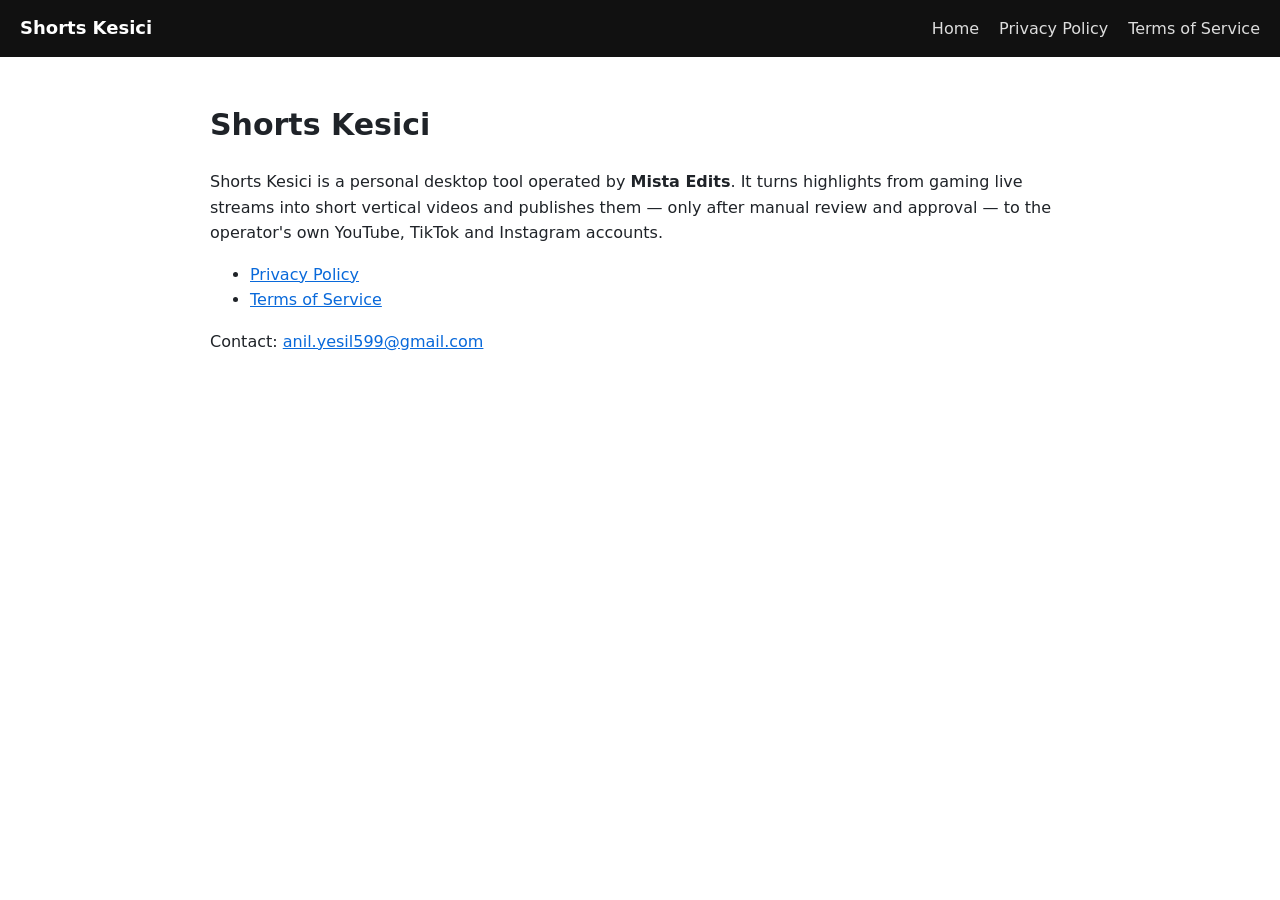
==== index.html @ d6b377bf "Add privacy policy, terms of service and home page" ====
<!doctype html><html lang="en"><head><meta charset="utf-8">
<meta name="viewport" content="width=device-width, initial-scale=1"><title>Home — Shorts Kesici</title>
<style>body{font:16px/1.6 system-ui,Segoe UI,Arial,sans-serif;margin:0;color:#1f2328;background:#fff}
header{background:#111;color:#fff;padding:14px 20px;display:flex;gap:20px;align-items:center;flex-wrap:wrap}
header b{font-size:18px;margin-right:auto}header a{color:#ddd;text-decoration:none}header a:hover{color:#fff}
main{max-width:860px;margin:0 auto;padding:24px 20px 60px}h1{font-size:30px}h2{font-size:20px;margin-top:28px}
table{border-collapse:collapse;width:100%;margin:10px 0}td,th{border:1px solid #d0d7de;padding:8px;text-align:left;vertical-align:top}
th{background:#f6f8fa}a{color:#0969da}hr{border:0;border-top:1px solid #d0d7de;margin:30px 0}</style></head>
<body><header><b>Shorts Kesici</b><a href="./">Home</a><a href="privacy-policy.html">Privacy Policy</a>
<a href="terms-of-service.html">Terms of Service</a></header><main><h1>Shorts Kesici</h1>
<p>Shorts Kesici is a personal desktop tool operated by <strong>Mista Edits</strong>. It turns highlights from gaming
live streams into short vertical videos and publishes them — only after manual review and approval — to the operator's
own YouTube, TikTok and Instagram accounts.</p>
<ul><li><a href="privacy-policy.html">Privacy Policy</a></li><li><a href="terms-of-service.html">Terms of Service</a></li></ul>
<p>Contact: <a href="mailto:anil.yesil599@gmail.com">anil.yesil599@gmail.com</a></p></main></body></html>
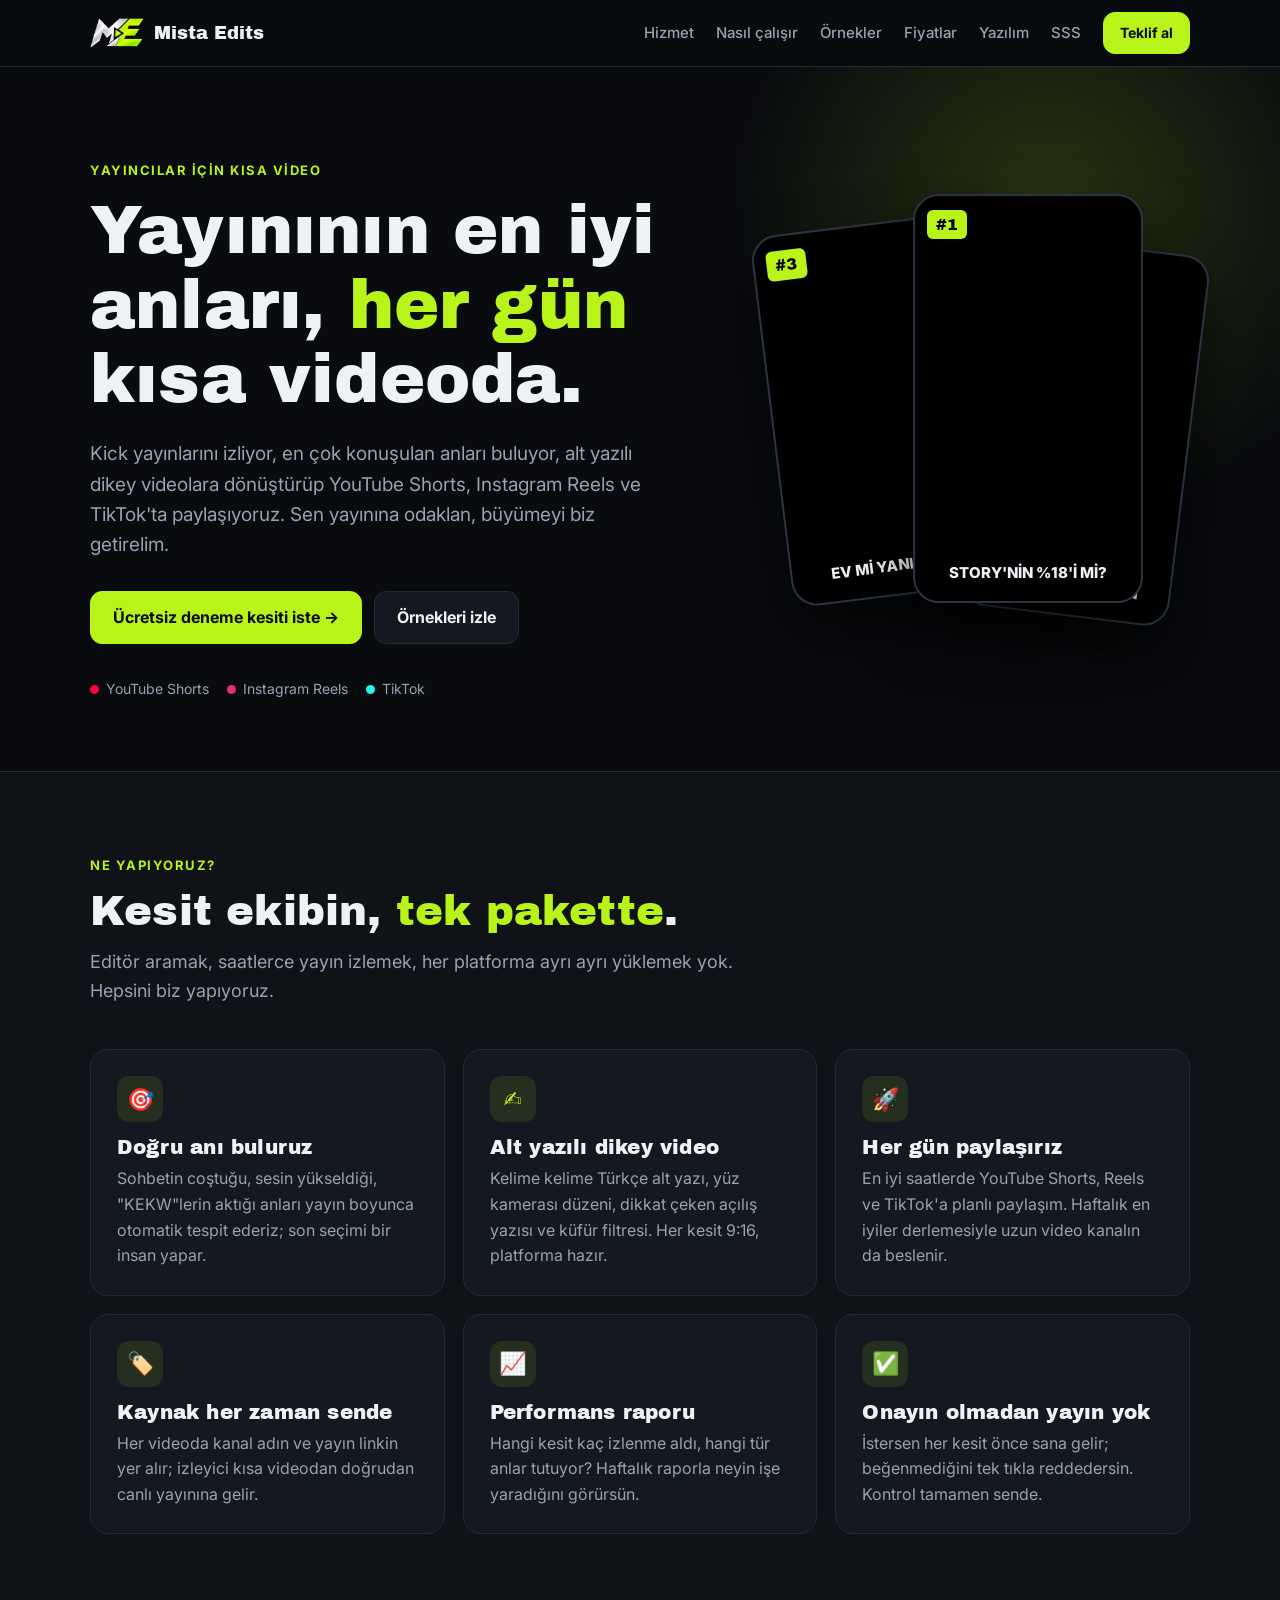
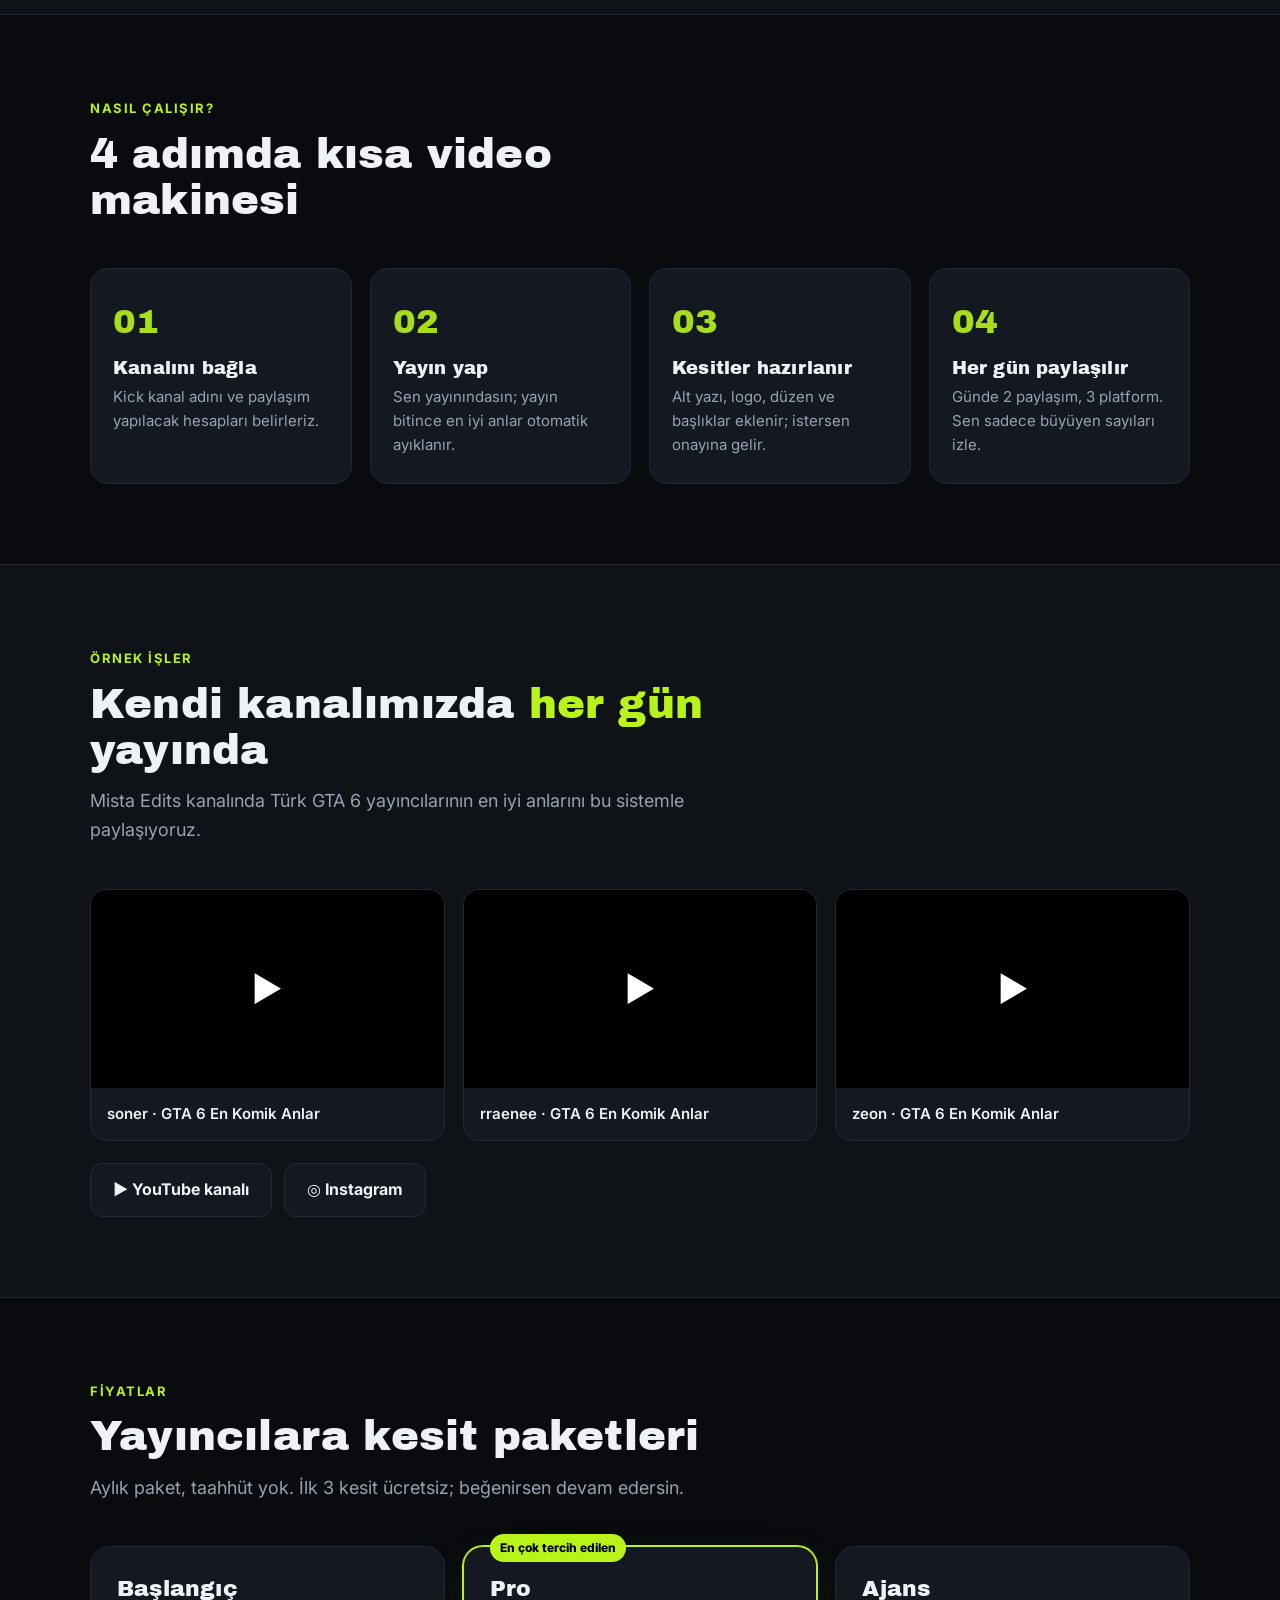
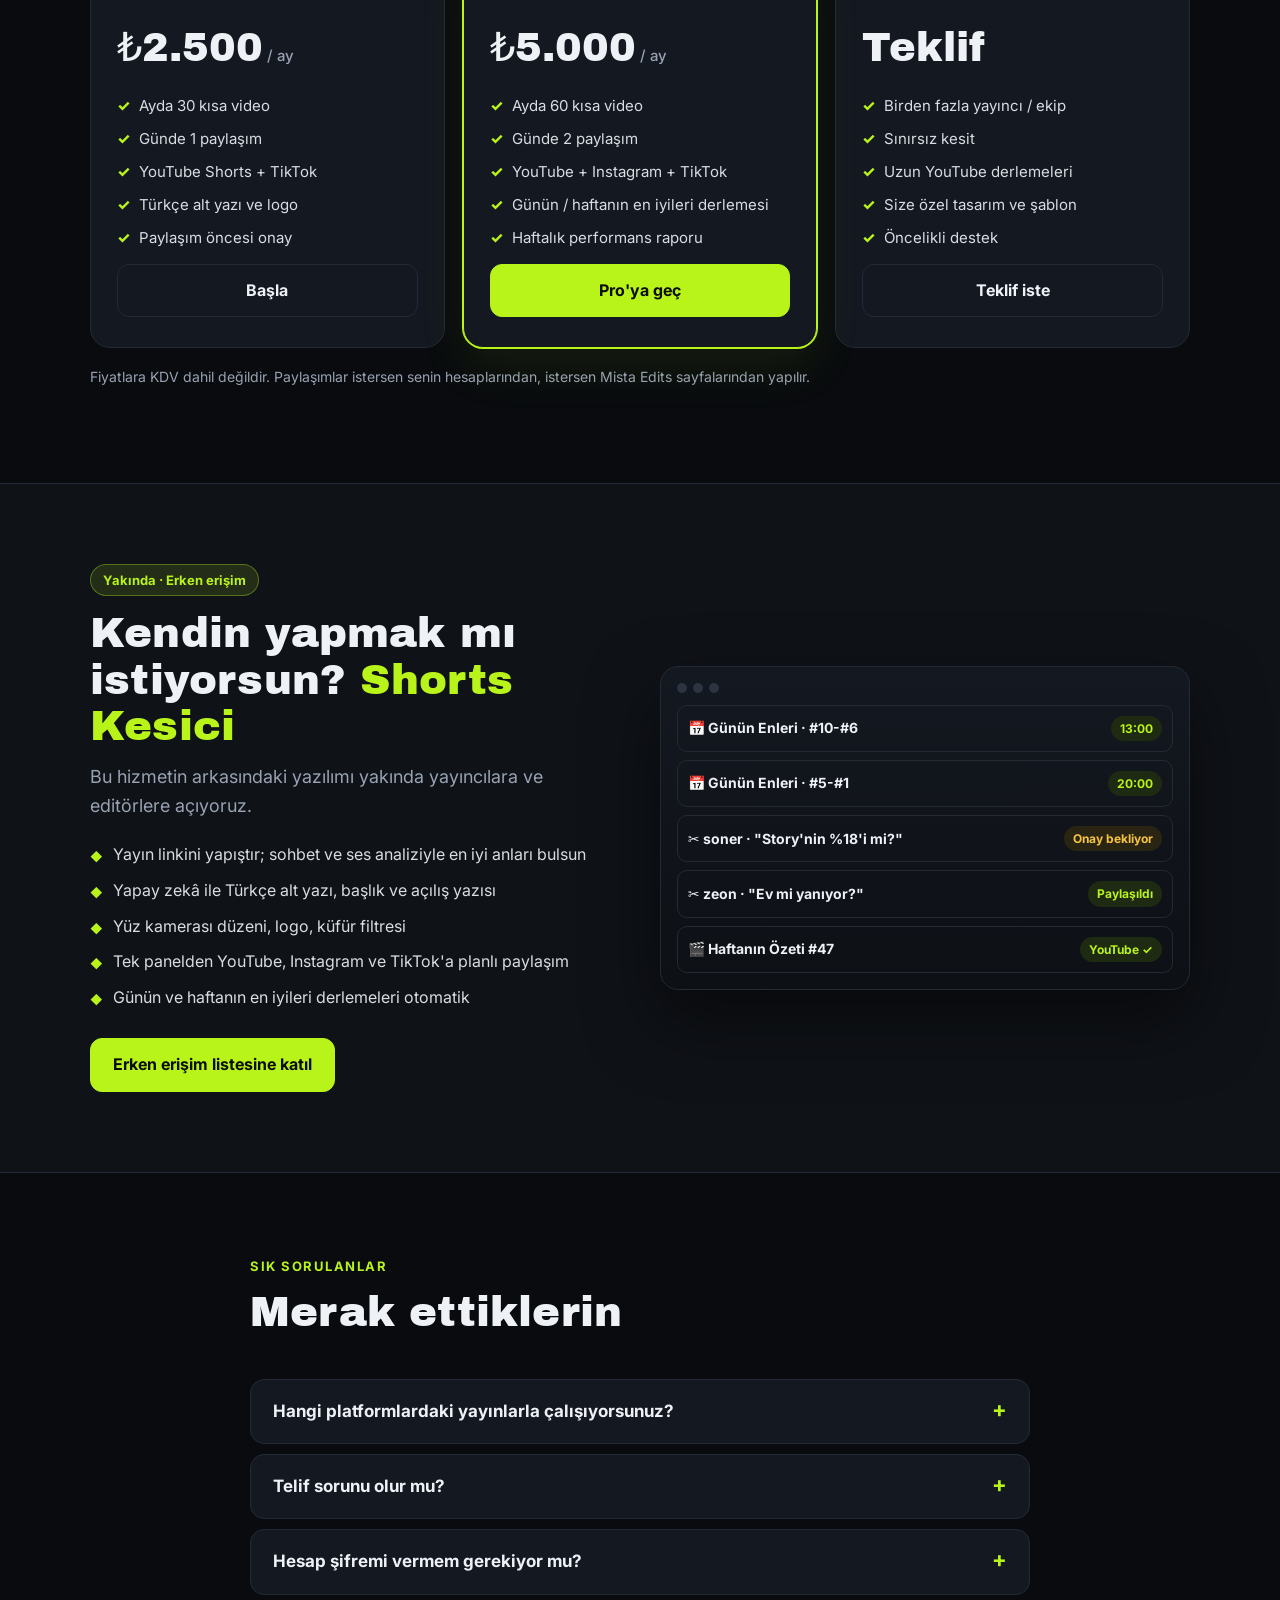
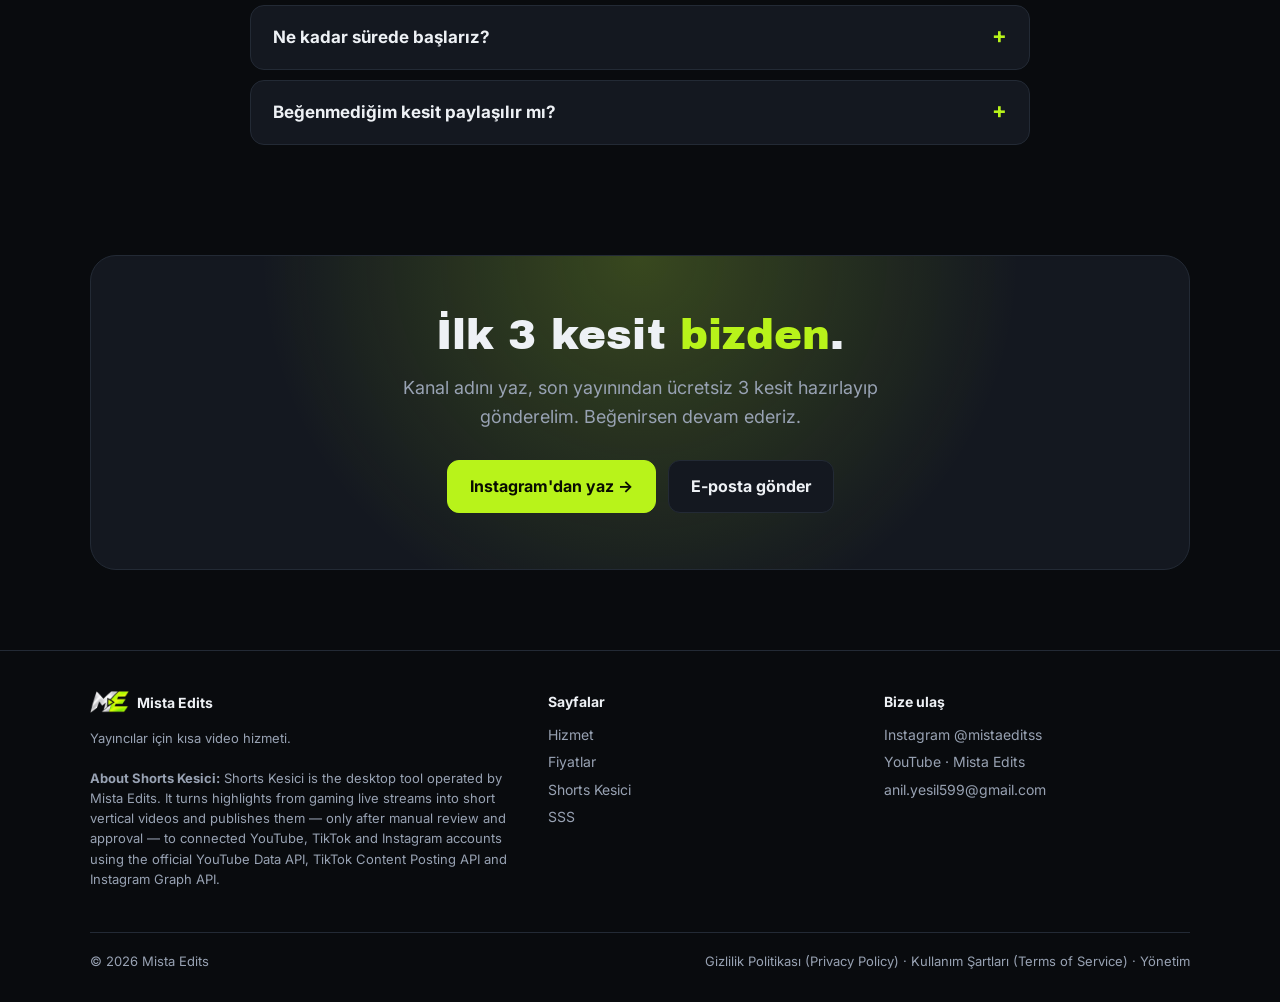
==== commit 6e589d09: "Mista Edits tanıtım sitesi" ====
--- a/index.html
+++ b/index.html
@@ -1,15 +1,260 @@
-<!doctype html><html lang="en"><head><meta charset="utf-8">
-<meta name="viewport" content="width=device-width, initial-scale=1"><title>Home — Shorts Kesici</title>
-<style>body{font:16px/1.6 system-ui,Segoe UI,Arial,sans-serif;margin:0;color:#1f2328;background:#fff}
-header{background:#111;color:#fff;padding:14px 20px;display:flex;gap:20px;align-items:center;flex-wrap:wrap}
-header b{font-size:18px;margin-right:auto}header a{color:#ddd;text-decoration:none}header a:hover{color:#fff}
-main{max-width:860px;margin:0 auto;padding:24px 20px 60px}h1{font-size:30px}h2{font-size:20px;margin-top:28px}
-table{border-collapse:collapse;width:100%;margin:10px 0}td,th{border:1px solid #d0d7de;padding:8px;text-align:left;vertical-align:top}
-th{background:#f6f8fa}a{color:#0969da}hr{border:0;border-top:1px solid #d0d7de;margin:30px 0}</style></head>
-<body><header><b>Shorts Kesici</b><a href="./">Home</a><a href="privacy-policy.html">Privacy Policy</a>
-<a href="terms-of-service.html">Terms of Service</a></header><main><h1>Shorts Kesici</h1>
-<p>Shorts Kesici is a personal desktop tool operated by <strong>Mista Edits</strong>. It turns highlights from gaming
-live streams into short vertical videos and publishes them — only after manual review and approval — to the operator's
-own YouTube, TikTok and Instagram accounts.</p>
-<ul><li><a href="privacy-policy.html">Privacy Policy</a></li><li><a href="terms-of-service.html">Terms of Service</a></li></ul>
-<p>Contact: <a href="mailto:anil.yesil599@gmail.com">anil.yesil599@gmail.com</a></p></main></body></html>+<!doctype html>
+<html lang="tr">
+<head>
+<meta charset="utf-8">
+<meta name="viewport" content="width=device-width, initial-scale=1">
+<title>Mista Edits — Yayıncılar için Shorts, Reels ve TikTok kesitleri</title>
+<meta name="description" content="Kick yayınlarının en iyi anlarını dikey videolara dönüştürüp YouTube Shorts, Instagram Reels ve TikTok'ta paylaşıyoruz. Yayıncılara kesit hizmeti ve Shorts Kesici yazılımı.">
+<meta property="og:title" content="Mista Edits — Yayınının en iyi anları, her gün kısa videoda">
+<meta property="og:description" content="Yayıncılara kesit hizmeti: alt yazılı dikey videolar, günde 2 paylaşım, 3 platform.">
+<meta property="og:image" content="logo.png">
+<link rel="icon" href="favicon.png">
+<link rel="preconnect" href="https://fonts.googleapis.com"><link rel="preconnect" href="https://fonts.gstatic.com" crossorigin>
+<link href="https://fonts.googleapis.com/css2?family=Archivo+Black&family=Inter:wght@400;500;600;700&display=swap" rel="stylesheet">
+<style>
+:root{--bg:#090b0e;--bg2:#0f1217;--card:#141820;--line:#232a35;--txt:#eef1f5;--mut:#98a2b3;--lime:#b8f31a;--lime2:#7fdc0a;--silver:#d9dde3}
+*{box-sizing:border-box}
+html{scroll-behavior:smooth}
+body{margin:0;background:var(--bg);color:var(--txt);font:16px/1.6 Inter,system-ui,Segoe UI,Arial,sans-serif;overflow-x:hidden}
+a{color:inherit}
+.wrap{max-width:1140px;margin:0 auto;padding:0 20px}
+h1,h2,h3{font-family:"Archivo Black",Inter,sans-serif;font-weight:400;letter-spacing:.2px;line-height:1.1;margin:0}
+h2{font-size:clamp(28px,4vw,42px)}
+.lime{color:var(--lime)}
+.eyebrow{display:inline-block;font-size:13px;font-weight:700;letter-spacing:1.5px;text-transform:uppercase;color:var(--lime);margin-bottom:12px}
+.mut{color:var(--mut)}
+.btn{display:inline-flex;align-items:center;gap:8px;padding:13px 22px;border-radius:12px;font-weight:700;text-decoration:none;border:1px solid var(--line);background:var(--card);transition:.15s}
+.btn:hover{transform:translateY(-1px);border-color:#3a4555}
+.btn.pri{background:var(--lime);border-color:var(--lime);color:#0a0d02}
+.btn.pri:hover{background:#c9ff3a}
+/* nav */
+nav{position:sticky;top:0;z-index:20;background:rgba(9,11,14,.82);backdrop-filter:blur(12px);border-bottom:1px solid var(--line)}
+nav .wrap{display:flex;align-items:center;gap:22px;height:66px}
+nav .brand{display:flex;align-items:center;gap:10px;text-decoration:none;font-family:"Archivo Black";font-size:18px;margin-right:auto}
+nav .brand img{height:30px}
+nav .links{display:flex;gap:22px;font-size:15px;font-weight:500}
+nav .links a{text-decoration:none;color:var(--mut)}nav .links a:hover{color:var(--txt)}
+nav .btn{padding:9px 16px;font-size:14px}
+@media(max-width:860px){nav .links{display:none}}
+/* hero */
+.hero{position:relative;padding:90px 0 70px;overflow:hidden}
+.hero:before{content:"";position:absolute;inset:-30% -10% auto auto;width:720px;height:720px;background:radial-gradient(circle,rgba(184,243,26,.18),transparent 62%);pointer-events:none}
+.hero .wrap{display:grid;grid-template-columns:1.15fr .85fr;gap:50px;align-items:center}
+.hero h1{font-size:clamp(38px,6vw,68px)}
+.hero p.lead{font-size:19px;color:var(--mut);max-width:560px;margin:22px 0 30px}
+.hero .ctas{display:flex;gap:12px;flex-wrap:wrap}
+.hero .plats{display:flex;gap:18px;margin-top:34px;color:var(--mut);font-size:14px;flex-wrap:wrap}
+.hero .plats span{display:flex;align-items:center;gap:7px}
+.dot{width:9px;height:9px;border-radius:50%;display:inline-block}
+.phones{position:relative;height:470px}
+.phone{position:absolute;width:210px;aspect-ratio:9/16;border-radius:26px;border:2px solid #2c3442;background:#000 center/cover;box-shadow:0 30px 60px rgba(0,0,0,.6);overflow:hidden}
+.phone:after{content:"";position:absolute;inset:0;background:linear-gradient(180deg,transparent 55%,rgba(0,0,0,.75))}
+.phone .cap{position:absolute;left:12px;right:12px;bottom:16px;z-index:2;font-weight:800;font-size:15px;text-transform:uppercase;text-align:center;text-shadow:0 2px 6px #000}
+.phone .num{position:absolute;left:12px;top:14px;z-index:2;background:var(--lime);color:#000;font-family:"Archivo Black";padding:2px 9px;border-radius:6px}
+.phone.a{left:6%;top:30px;transform:rotate(-7deg)}
+.phone.b{left:38%;top:0;z-index:2;width:230px}
+.phone.c{right:0;top:50px;transform:rotate(7deg)}
+@media(max-width:860px){.hero .wrap{grid-template-columns:1fr}.phones{height:380px}.phone{width:160px}.phone.b{width:175px}.hero{padding-top:50px}}
+/* sections */
+section{padding:80px 0}
+.sec-head{max-width:680px;margin-bottom:44px}
+.sec-head p{color:var(--mut);font-size:18px;margin:14px 0 0}
+.grid3{display:grid;grid-template-columns:repeat(3,1fr);gap:18px}
+.grid2{display:grid;grid-template-columns:repeat(2,1fr);gap:18px}
+@media(max-width:860px){.grid3,.grid2{grid-template-columns:1fr}}
+.card{background:var(--card);border:1px solid var(--line);border-radius:18px;padding:26px}
+.card h3{font-size:20px;margin:14px 0 8px}
+.card p{color:var(--mut);margin:0}
+.ico{width:46px;height:46px;border-radius:12px;display:grid;place-items:center;background:rgba(184,243,26,.1);color:var(--lime);font-size:22px}
+.alt{background:var(--bg2);border-top:1px solid var(--line);border-bottom:1px solid var(--line)}
+/* steps */
+.steps{counter-reset:s;display:grid;grid-template-columns:repeat(4,1fr);gap:18px}
+@media(max-width:860px){.steps{grid-template-columns:1fr 1fr}}
+@media(max-width:520px){.steps{grid-template-columns:1fr}}
+.step{position:relative;padding:26px 22px;border-radius:18px;border:1px solid var(--line);background:var(--card)}
+.step:before{counter-increment:s;content:"0" counter(s);font-family:"Archivo Black";font-size:34px;color:var(--lime);opacity:.9}
+.step h3{font-size:18px;margin:10px 0 6px}.step p{color:var(--mut);margin:0;font-size:15px}
+/* showcase */
+.shows{display:grid;grid-template-columns:repeat(3,1fr);gap:18px}
+@media(max-width:860px){.shows{grid-template-columns:1fr}}
+.show{display:block;text-decoration:none;border-radius:16px;overflow:hidden;border:1px solid var(--line);background:var(--card)}
+.show .th{aspect-ratio:16/9;background:#000 center/cover;position:relative}
+.show .th:after{content:"▶";position:absolute;inset:0;display:grid;place-items:center;font-size:34px;color:#fff;background:rgba(0,0,0,.25);transition:.15s}
+.show:hover .th:after{background:rgba(0,0,0,.05);color:var(--lime)}
+.show .t{padding:14px 16px;font-weight:600;font-size:15px}
+/* pricing */
+.prices{display:grid;grid-template-columns:repeat(3,1fr);gap:18px;align-items:stretch}
+@media(max-width:860px){.prices{grid-template-columns:1fr}}
+.price{display:flex;flex-direction:column;gap:14px;background:var(--card);border:1px solid var(--line);border-radius:20px;padding:30px 26px}
+.price.hot{border-color:var(--lime);box-shadow:0 0 0 1px var(--lime),0 20px 50px rgba(184,243,26,.08);position:relative}
+.price.hot:before{content:"En çok tercih edilen";position:absolute;top:-13px;left:26px;background:var(--lime);color:#000;font-size:12px;font-weight:800;padding:4px 10px;border-radius:99px}
+.price h3{font-size:22px}
+.price .amt{font-family:"Archivo Black";font-size:40px}.price .amt small{font-family:Inter;font-size:15px;color:var(--mut);font-weight:500}
+.price ul{list-style:none;padding:0;margin:0;display:flex;flex-direction:column;gap:9px;color:var(--silver);font-size:15px;flex:1}
+.price li:before{content:"✓";color:var(--lime);font-weight:800;margin-right:9px}
+.price .btn{justify-content:center}
+.note{color:var(--mut);font-size:14px;margin-top:18px}
+/* software */
+.soft{display:grid;grid-template-columns:1fr 1fr;gap:40px;align-items:center}
+@media(max-width:860px){.soft{grid-template-columns:1fr}}
+.mock{border-radius:18px;border:1px solid var(--line);background:linear-gradient(180deg,#141820,#0d1015);padding:16px;box-shadow:0 30px 70px rgba(0,0,0,.5)}
+.mock .bar{display:flex;gap:6px;margin-bottom:12px}.mock .bar i{width:10px;height:10px;border-radius:50%;background:#2c3442}
+.mock .row{display:flex;gap:10px;align-items:center;padding:10px;border:1px solid var(--line);border-radius:10px;margin-top:8px;font-size:14px}
+.mock .row b{margin-right:auto}
+.tag{font-size:12px;font-weight:700;padding:3px 9px;border-radius:99px;background:#1f2a12;color:var(--lime)}
+.tag.w{background:#2a2412;color:#f5c542}
+.feat{list-style:none;padding:0;margin:22px 0 28px;display:grid;gap:10px}
+.feat li{display:flex;gap:10px;color:var(--silver)}.feat li:before{content:"◆";color:var(--lime);font-size:12px;margin-top:5px}
+.badge-soon{display:inline-block;background:rgba(184,243,26,.12);color:var(--lime);border:1px solid rgba(184,243,26,.35);font-weight:700;font-size:13px;padding:5px 12px;border-radius:99px;margin-bottom:14px}
+/* faq */
+details.q{border:1px solid var(--line);background:var(--card);border-radius:14px;padding:18px 22px;margin-bottom:10px}
+details.q summary{cursor:pointer;font-weight:700;font-size:17px;list-style:none;display:flex;justify-content:space-between;gap:10px}
+details.q summary:after{content:"+";color:var(--lime);font-size:22px;line-height:1}
+details.q[open] summary:after{content:"–"}
+details.q p{color:var(--mut);margin:12px 0 0}
+/* cta */
+.cta{border-radius:26px;padding:56px 40px;text-align:center;background:radial-gradient(circle at 50% 0,rgba(184,243,26,.22),transparent 60%),var(--card);border:1px solid var(--line)}
+.cta p{color:var(--mut);font-size:18px;max-width:560px;margin:16px auto 28px}
+.cta .ctas{display:flex;gap:12px;justify-content:center;flex-wrap:wrap}
+/* footer */
+footer{border-top:1px solid var(--line);padding:40px 0 30px;color:var(--mut);font-size:14px}
+footer .wrap{display:grid;grid-template-columns:1.4fr 1fr 1fr;gap:30px}
+@media(max-width:760px){footer .wrap{grid-template-columns:1fr}}
+footer b{color:var(--txt);display:block;margin-bottom:10px}
+footer a{display:block;text-decoration:none;margin:5px 0}footer a:hover{color:var(--txt)}
+footer .legal{grid-column:1/-1;border-top:1px solid var(--line);padding-top:18px;display:flex;justify-content:space-between;gap:14px;flex-wrap:wrap;font-size:13px}
+footer .legal a{display:inline;margin:0}
+.about-app{font-size:13px;line-height:1.55;max-width:560px}
+</style>
+</head>
+<body>
+
+<nav><div class="wrap">
+  <a class="brand" href="#"><img src="logo.png" alt="Mista Edits logosu">Mista Edits</a>
+  <div class="links"><a href="#hizmet">Hizmet</a><a href="#nasil">Nasıl çalışır</a><a href="#ornekler">Örnekler</a><a href="#fiyat">Fiyatlar</a><a href="#yazilim">Yazılım</a><a href="#sss">SSS</a></div>
+  <a class="btn pri" href="#iletisim">Teklif al</a>
+</div></nav>
+
+<header class="hero"><div class="wrap">
+  <div>
+    <span class="eyebrow">Yayıncılar için kısa video</span>
+    <h1>Yayınının en iyi anları, <span class="lime">her gün</span> kısa videoda.</h1>
+    <p class="lead">Kick yayınlarını izliyor, en çok konuşulan anları buluyor, alt yazılı dikey videolara dönüştürüp YouTube Shorts, Instagram Reels ve TikTok'ta paylaşıyoruz. Sen yayınına odaklan, büyümeyi biz getirelim.</p>
+    <div class="ctas"><a class="btn pri" href="#iletisim">Ücretsiz deneme kesiti iste →</a><a class="btn" href="#ornekler">Örnekleri izle</a></div>
+    <div class="plats"><span><i class="dot" style="background:#ff0033"></i>YouTube Shorts</span><span><i class="dot" style="background:#e1306c"></i>Instagram Reels</span><span><i class="dot" style="background:#25f4ee"></i>TikTok</span></div>
+  </div>
+  <div class="phones" aria-hidden="true">
+    <div class="phone a" style="background-image:url(https://i.ytimg.com/vi/YkBSnXGDPws/hqdefault.jpg)"><span class="num">#3</span><div class="cap">Ev mi yanıyor?!</div></div>
+    <div class="phone b" style="background-image:url(https://i.ytimg.com/vi/j7htrMkqupY/hqdefault.jpg)"><span class="num">#1</span><div class="cap">Story'nin %18'i mi?</div></div>
+    <div class="phone c" style="background-image:url(https://i.ytimg.com/vi/J17_6w19JOU/hqdefault.jpg)"><span class="num">#2</span><div class="cap">Bu ne oluyor lan</div></div>
+  </div>
+</div></header>
+
+<section id="hizmet" class="alt"><div class="wrap">
+  <div class="sec-head"><span class="eyebrow">Ne yapıyoruz?</span><h2>Kesit ekibin, <span class="lime">tek pakette</span>.</h2><p>Editör aramak, saatlerce yayın izlemek, her platforma ayrı ayrı yüklemek yok. Hepsini biz yapıyoruz.</p></div>
+  <div class="grid3">
+    <div class="card"><div class="ico">🎯</div><h3>Doğru anı buluruz</h3><p>Sohbetin coştuğu, sesin yükseldiği, "KEKW"lerin aktığı anları yayın boyunca otomatik tespit ederiz; son seçimi bir insan yapar.</p></div>
+    <div class="card"><div class="ico">✍️</div><h3>Alt yazılı dikey video</h3><p>Kelime kelime Türkçe alt yazı, yüz kamerası düzeni, dikkat çeken açılış yazısı ve küfür filtresi. Her kesit 9:16, platforma hazır.</p></div>
+    <div class="card"><div class="ico">🚀</div><h3>Her gün paylaşırız</h3><p>En iyi saatlerde YouTube Shorts, Reels ve TikTok'a planlı paylaşım. Haftalık en iyiler derlemesiyle uzun video kanalın da beslenir.</p></div>
+    <div class="card"><div class="ico">🏷️</div><h3>Kaynak her zaman sende</h3><p>Her videoda kanal adın ve yayın linkin yer alır; izleyici kısa videodan doğrudan canlı yayınına gelir.</p></div>
+    <div class="card"><div class="ico">📈</div><h3>Performans raporu</h3><p>Hangi kesit kaç izlenme aldı, hangi tür anlar tutuyor? Haftalık raporla neyin işe yaradığını görürsün.</p></div>
+    <div class="card"><div class="ico">✅</div><h3>Onayın olmadan yayın yok</h3><p>İstersen her kesit önce sana gelir; beğenmediğini tek tıkla reddedersin. Kontrol tamamen sende.</p></div>
+  </div>
+</div></section>
+
+<section id="nasil"><div class="wrap">
+  <div class="sec-head"><span class="eyebrow">Nasıl çalışır?</span><h2>4 adımda kısa video makinesi</h2></div>
+  <div class="steps">
+    <div class="step"><h3>Kanalını bağla</h3><p>Kick kanal adını ve paylaşım yapılacak hesapları belirleriz.</p></div>
+    <div class="step"><h3>Yayın yap</h3><p>Sen yayınındasın; yayın bitince en iyi anlar otomatik ayıklanır.</p></div>
+    <div class="step"><h3>Kesitler hazırlanır</h3><p>Alt yazı, logo, düzen ve başlıklar eklenir; istersen onayına gelir.</p></div>
+    <div class="step"><h3>Her gün paylaşılır</h3><p>Günde 2 paylaşım, 3 platform. Sen sadece büyüyen sayıları izle.</p></div>
+  </div>
+</div></section>
+
+<section id="ornekler" class="alt"><div class="wrap">
+  <div class="sec-head"><span class="eyebrow">Örnek işler</span><h2>Kendi kanalımızda <span class="lime">her gün</span> yayında</h2><p>Mista Edits kanalında Türk GTA 6 yayıncılarının en iyi anlarını bu sistemle paylaşıyoruz.</p></div>
+  <div class="shows">
+    <a class="show" href="https://youtu.be/j7htrMkqupY" target="_blank" rel="noopener"><div class="th" style="background-image:url(https://i.ytimg.com/vi/j7htrMkqupY/hqdefault.jpg)"></div><div class="t">soner · GTA 6 En Komik Anlar</div></a>
+    <a class="show" href="https://youtu.be/J17_6w19JOU" target="_blank" rel="noopener"><div class="th" style="background-image:url(https://i.ytimg.com/vi/J17_6w19JOU/hqdefault.jpg)"></div><div class="t">rraenee · GTA 6 En Komik Anlar</div></a>
+    <a class="show" href="https://youtu.be/YkBSnXGDPws" target="_blank" rel="noopener"><div class="th" style="background-image:url(https://i.ytimg.com/vi/YkBSnXGDPws/hqdefault.jpg)"></div><div class="t">zeon · GTA 6 En Komik Anlar</div></a>
+  </div>
+  <div style="margin-top:22px;display:flex;gap:12px;flex-wrap:wrap">
+    <a class="btn" href="https://www.youtube.com/channel/UCo17Wp3sk7KxEy4gw29RjQA" target="_blank" rel="noopener">▶ YouTube kanalı</a>
+    <a class="btn" href="https://www.instagram.com/mistaeditss/" target="_blank" rel="noopener">◎ Instagram</a>
+  </div>
+</div></section>
+
+<section id="fiyat"><div class="wrap">
+  <div class="sec-head"><span class="eyebrow">Fiyatlar</span><h2>Yayıncılara kesit paketleri</h2><p>Aylık paket, taahhüt yok. İlk 3 kesit ücretsiz; beğenirsen devam edersin.</p></div>
+  <div class="prices">
+    <div class="price"><h3>Başlangıç</h3><div class="amt">₺2.500<small> / ay</small></div>
+      <ul><li>Ayda 30 kısa video</li><li>Günde 1 paylaşım</li><li>YouTube Shorts + TikTok</li><li>Türkçe alt yazı ve logo</li><li>Paylaşım öncesi onay</li></ul>
+      <a class="btn" href="#iletisim">Başla</a></div>
+    <div class="price hot"><h3>Pro</h3><div class="amt">₺5.000<small> / ay</small></div>
+      <ul><li>Ayda 60 kısa video</li><li>Günde 2 paylaşım</li><li>YouTube + Instagram + TikTok</li><li>Günün / haftanın en iyileri derlemesi</li><li>Haftalık performans raporu</li></ul>
+      <a class="btn pri" href="#iletisim">Pro'ya geç</a></div>
+    <div class="price"><h3>Ajans</h3><div class="amt">Teklif</div>
+      <ul><li>Birden fazla yayıncı / ekip</li><li>Sınırsız kesit</li><li>Uzun YouTube derlemeleri</li><li>Size özel tasarım ve şablon</li><li>Öncelikli destek</li></ul>
+      <a class="btn" href="#iletisim">Teklif iste</a></div>
+  </div>
+  <p class="note">Fiyatlara KDV dahil değildir. Paylaşımlar istersen senin hesaplarından, istersen Mista Edits sayfalarından yapılır.</p>
+</div></section>
+
+<section id="yazilim" class="alt"><div class="wrap soft">
+  <div>
+    <span class="badge-soon">Yakında · Erken erişim</span>
+    <h2>Kendin yapmak mı istiyorsun? <span class="lime">Shorts Kesici</span></h2>
+    <p class="mut" style="font-size:18px;margin-top:14px">Bu hizmetin arkasındaki yazılımı yakında yayıncılara ve editörlere açıyoruz.</p>
+    <ul class="feat">
+      <li>Yayın linkini yapıştır; sohbet ve ses analiziyle en iyi anları bulsun</li>
+      <li>Yapay zekâ ile Türkçe alt yazı, başlık ve açılış yazısı</li>
+      <li>Yüz kamerası düzeni, logo, küfür filtresi</li>
+      <li>Tek panelden YouTube, Instagram ve TikTok'a planlı paylaşım</li>
+      <li>Günün ve haftanın en iyileri derlemeleri otomatik</li>
+    </ul>
+    <a class="btn pri" href="#iletisim">Erken erişim listesine katıl</a>
+  </div>
+  <div class="mock" aria-hidden="true">
+    <div class="bar"><i></i><i></i><i></i></div>
+    <div class="row"><b>📅 Günün Enleri · #10-#6</b><span class="tag">13:00</span></div>
+    <div class="row"><b>📅 Günün Enleri · #5-#1</b><span class="tag">20:00</span></div>
+    <div class="row"><b>✂️ soner · "Story'nin %18'i mi?"</b><span class="tag w">Onay bekliyor</span></div>
+    <div class="row"><b>✂️ zeon · "Ev mi yanıyor?"</b><span class="tag">Paylaşıldı</span></div>
+    <div class="row"><b>🎬 Haftanın Özeti #47</b><span class="tag">YouTube ✓</span></div>
+  </div>
+</div></section>
+
+<section id="sss"><div class="wrap" style="max-width:820px">
+  <div class="sec-head"><span class="eyebrow">Sık sorulanlar</span><h2>Merak ettiklerin</h2></div>
+  <details class="q"><summary>Hangi platformlardaki yayınlarla çalışıyorsunuz?</summary><p>Şu an Kick: canlı yayınlar ve bitmiş yayın kayıtları (VOD). Twitch ve YouTube desteği yolda; bu platformlarda yayın yapıyorsan bize yaz, öncelik verelim.</p></details>
+  <details class="q"><summary>Telif sorunu olur mu?</summary><p>Videolar senin içeriğin olduğu için kendi hesaplarında sorun olmaz. Oyun içi müzik veya yayında çalan şarkılar varsa o kısımları kesitten çıkarırız.</p></details>
+  <details class="q"><summary>Hesap şifremi vermem gerekiyor mu?</summary><p>Hayır. YouTube, Instagram ve TikTok'un resmi bağlantı ekranlarıyla izin verirsin; şifren hiçbir zaman bizimle paylaşılmaz ve izni istediğin an geri alabilirsin.</p></details>
+  <details class="q"><summary>Ne kadar sürede başlarız?</summary><p>Kanal bilgilerini aldıktan sonra genellikle 24 saat içinde ilk kesitler hazır olur.</p></details>
+  <details class="q"><summary>Beğenmediğim kesit paylaşılır mı?</summary><p>İstersen her kesit önce sana gelir; onaylamadığın hiçbir şey paylaşılmaz.</p></details>
+</div></section>
+
+<section id="iletisim" style="padding-top:20px"><div class="wrap">
+  <div class="cta">
+    <h2>İlk 3 kesit <span class="lime">bizden</span>.</h2>
+    <p>Kanal adını yaz, son yayınından ücretsiz 3 kesit hazırlayıp gönderelim. Beğenirsen devam ederiz.</p>
+    <div class="ctas">
+      <a class="btn pri" href="https://ig.me/m/mistaeditss" target="_blank" rel="noopener">Instagram'dan yaz →</a>
+      <a class="btn" href="mailto:anil.yesil599@gmail.com?subject=Mista%20Edits%20%E2%80%94%20Kesit%20hizmeti">E-posta gönder</a>
+    </div>
+  </div>
+</div></section>
+
+<footer><div class="wrap">
+  <div>
+    <b><img src="logo.png" alt="" style="height:22px;vertical-align:-5px;margin-right:8px">Mista Edits</b>
+    <p class="about-app">Yayıncılar için kısa video hizmeti.<br><br>
+    <span lang="en"><strong>About Shorts Kesici:</strong> Shorts Kesici is the desktop tool operated by Mista Edits. It turns highlights from gaming live streams into short vertical videos and publishes them — only after manual review and approval — to connected YouTube, TikTok and Instagram accounts using the official YouTube Data API, TikTok Content Posting API and Instagram Graph API.</span></p>
+  </div>
+  <div><b>Sayfalar</b><a href="#hizmet">Hizmet</a><a href="#fiyat">Fiyatlar</a><a href="#yazilim">Shorts Kesici</a><a href="#sss">SSS</a></div>
+  <div><b>Bize ulaş</b><a href="https://www.instagram.com/mistaeditss/" target="_blank" rel="noopener">Instagram @mistaeditss</a><a href="https://www.youtube.com/channel/UCo17Wp3sk7KxEy4gw29RjQA" target="_blank" rel="noopener">YouTube · Mista Edits</a><a href="mailto:anil.yesil599@gmail.com">anil.yesil599@gmail.com</a></div>
+  <div class="legal"><span>© <span id="yr">2026</span> Mista Edits</span><span><a href="privacy-policy.html">Gizlilik Politikası (Privacy Policy)</a> · <a href="terms-of-service.html">Kullanım Şartları (Terms of Service)</a> · <a href="http://127.0.0.1:5055/" title="Yönetim paneli">Yönetim</a></span></div>
+</div></footer>
+<script>document.getElementById("yr").textContent=new Date().getFullYear()</script>
+</body>
+</html>
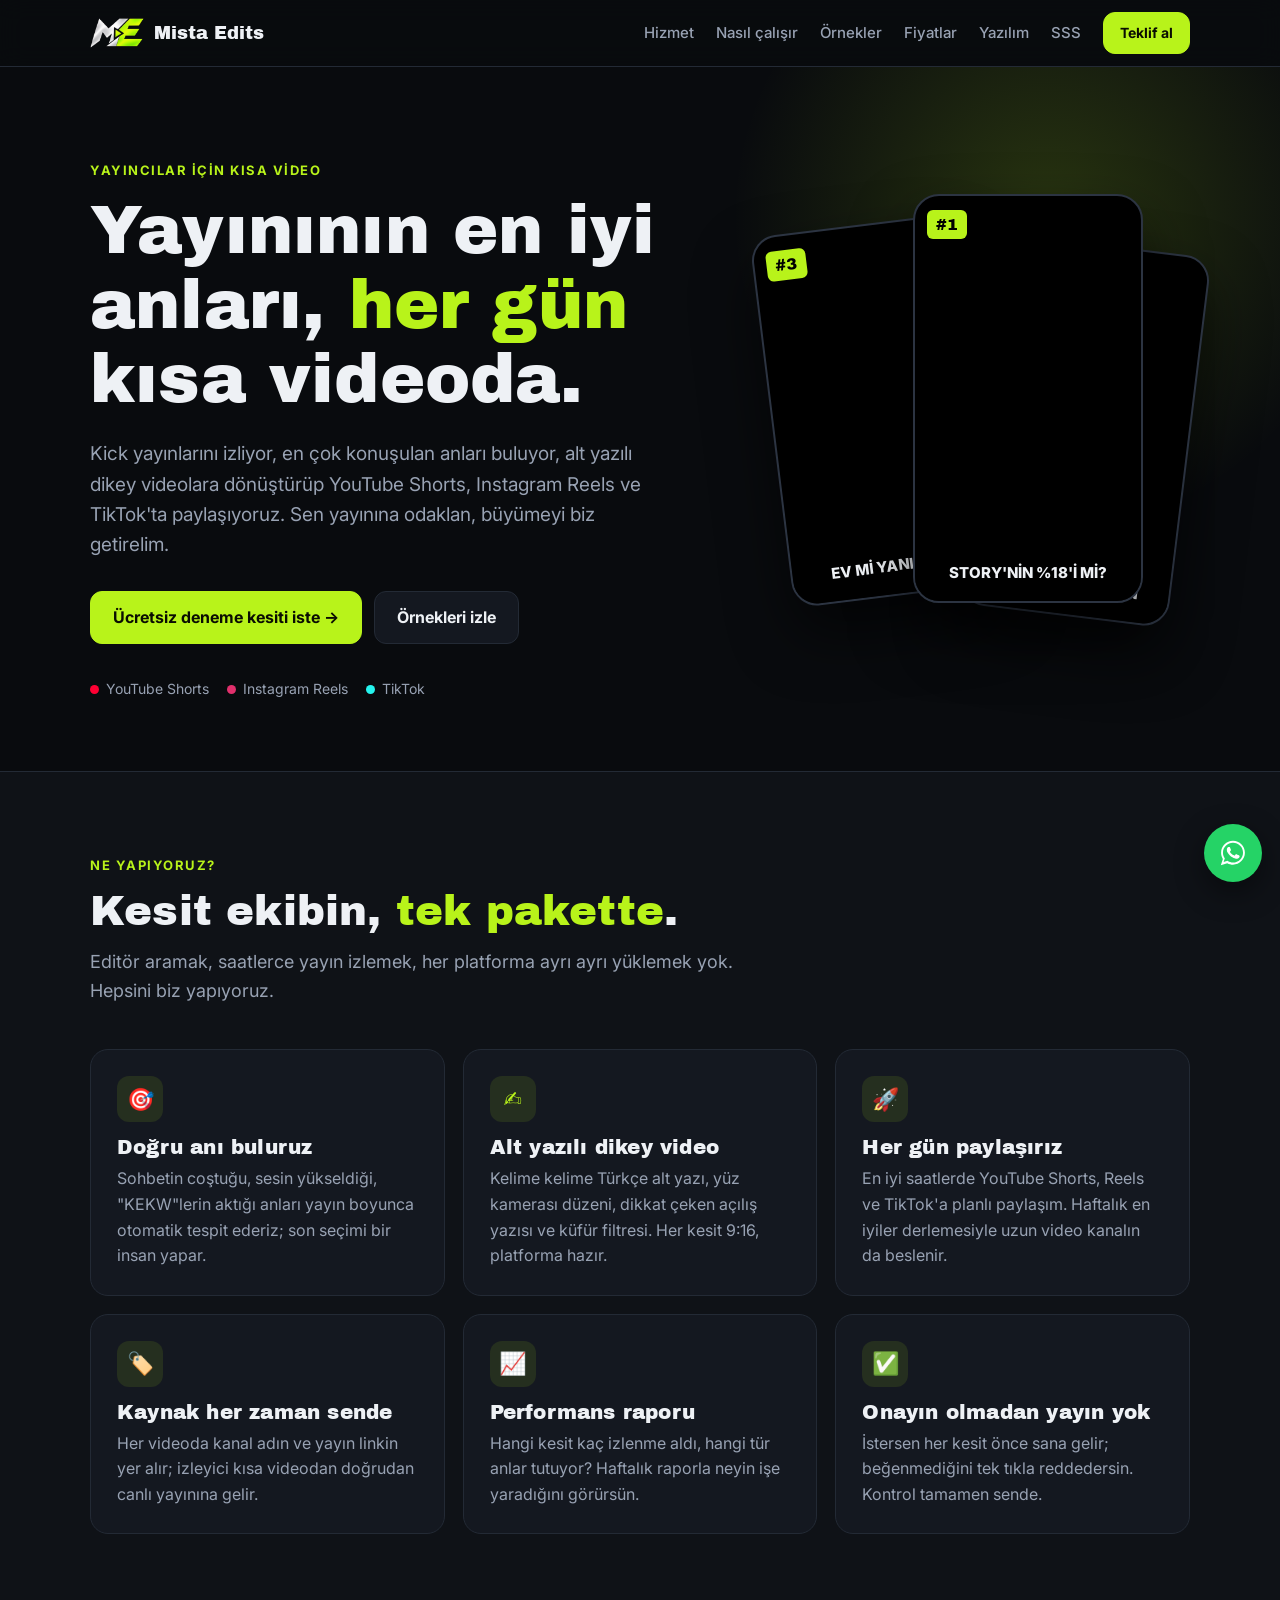
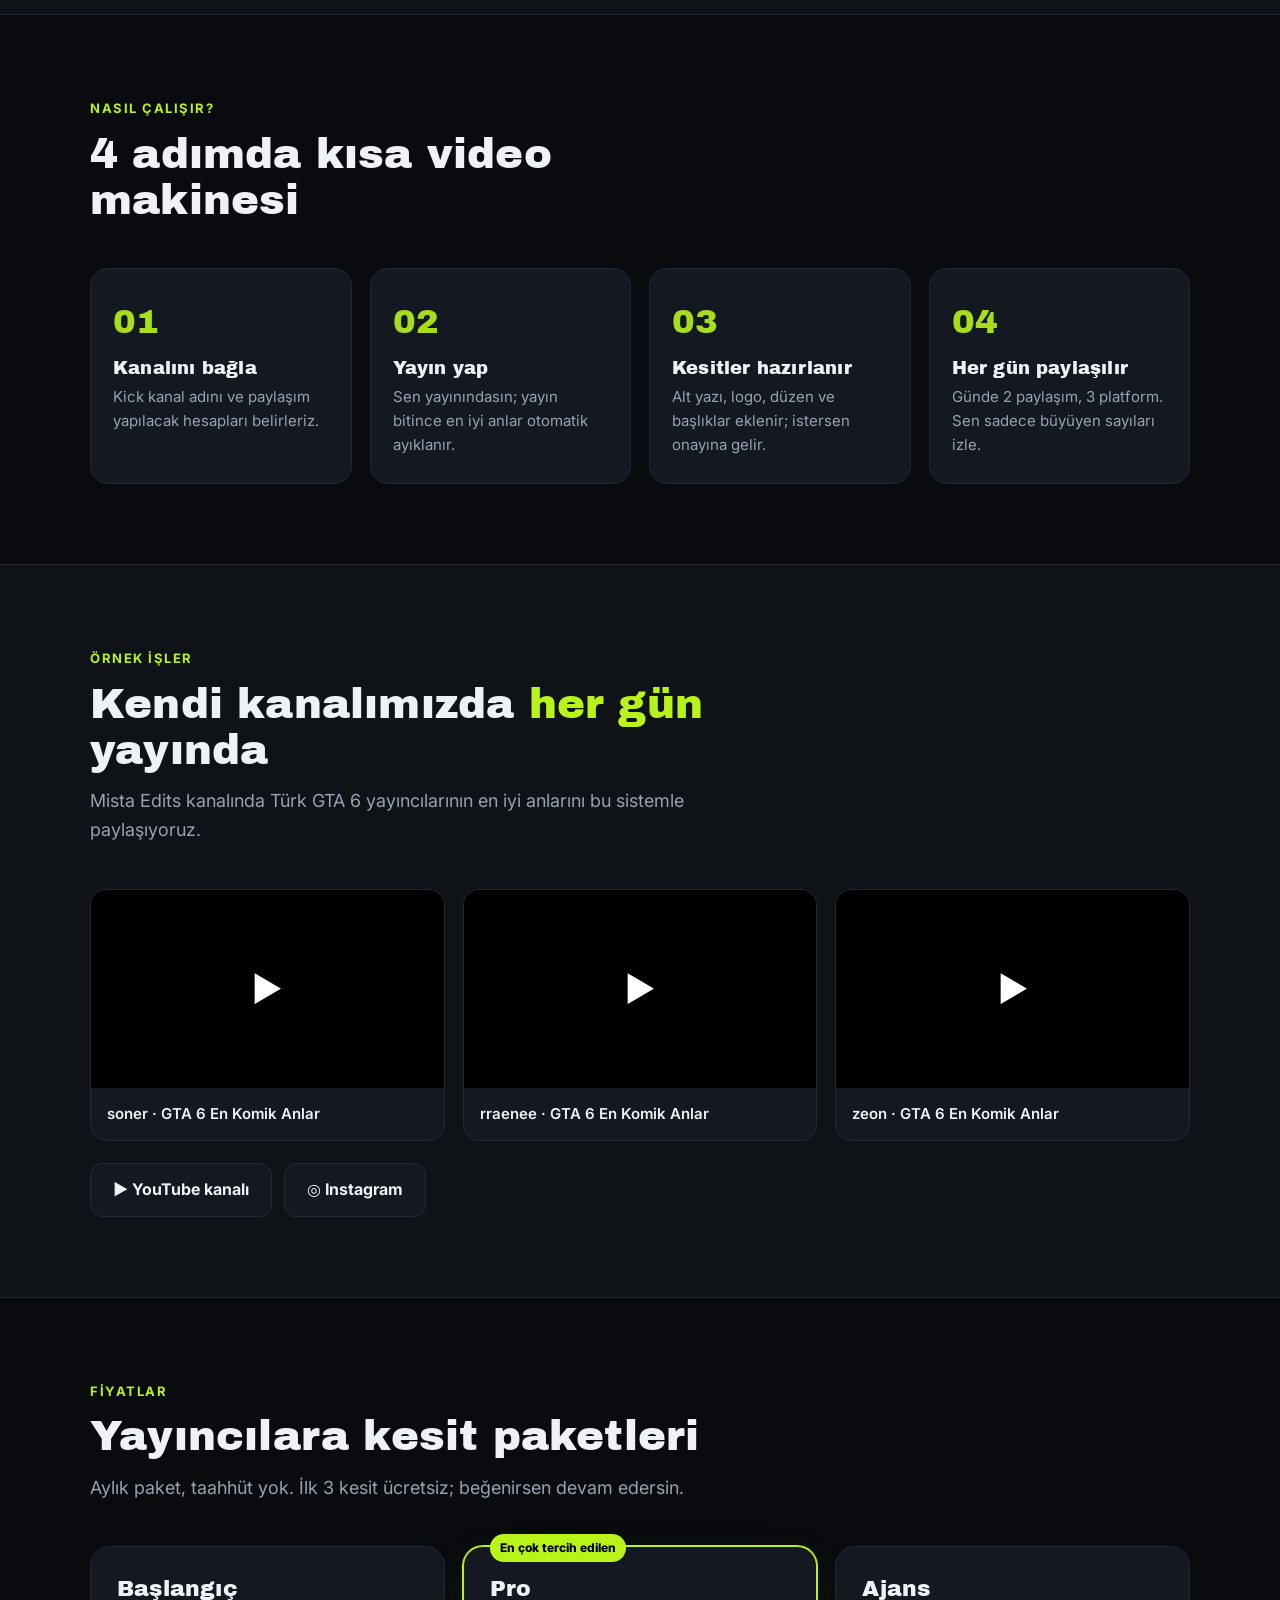
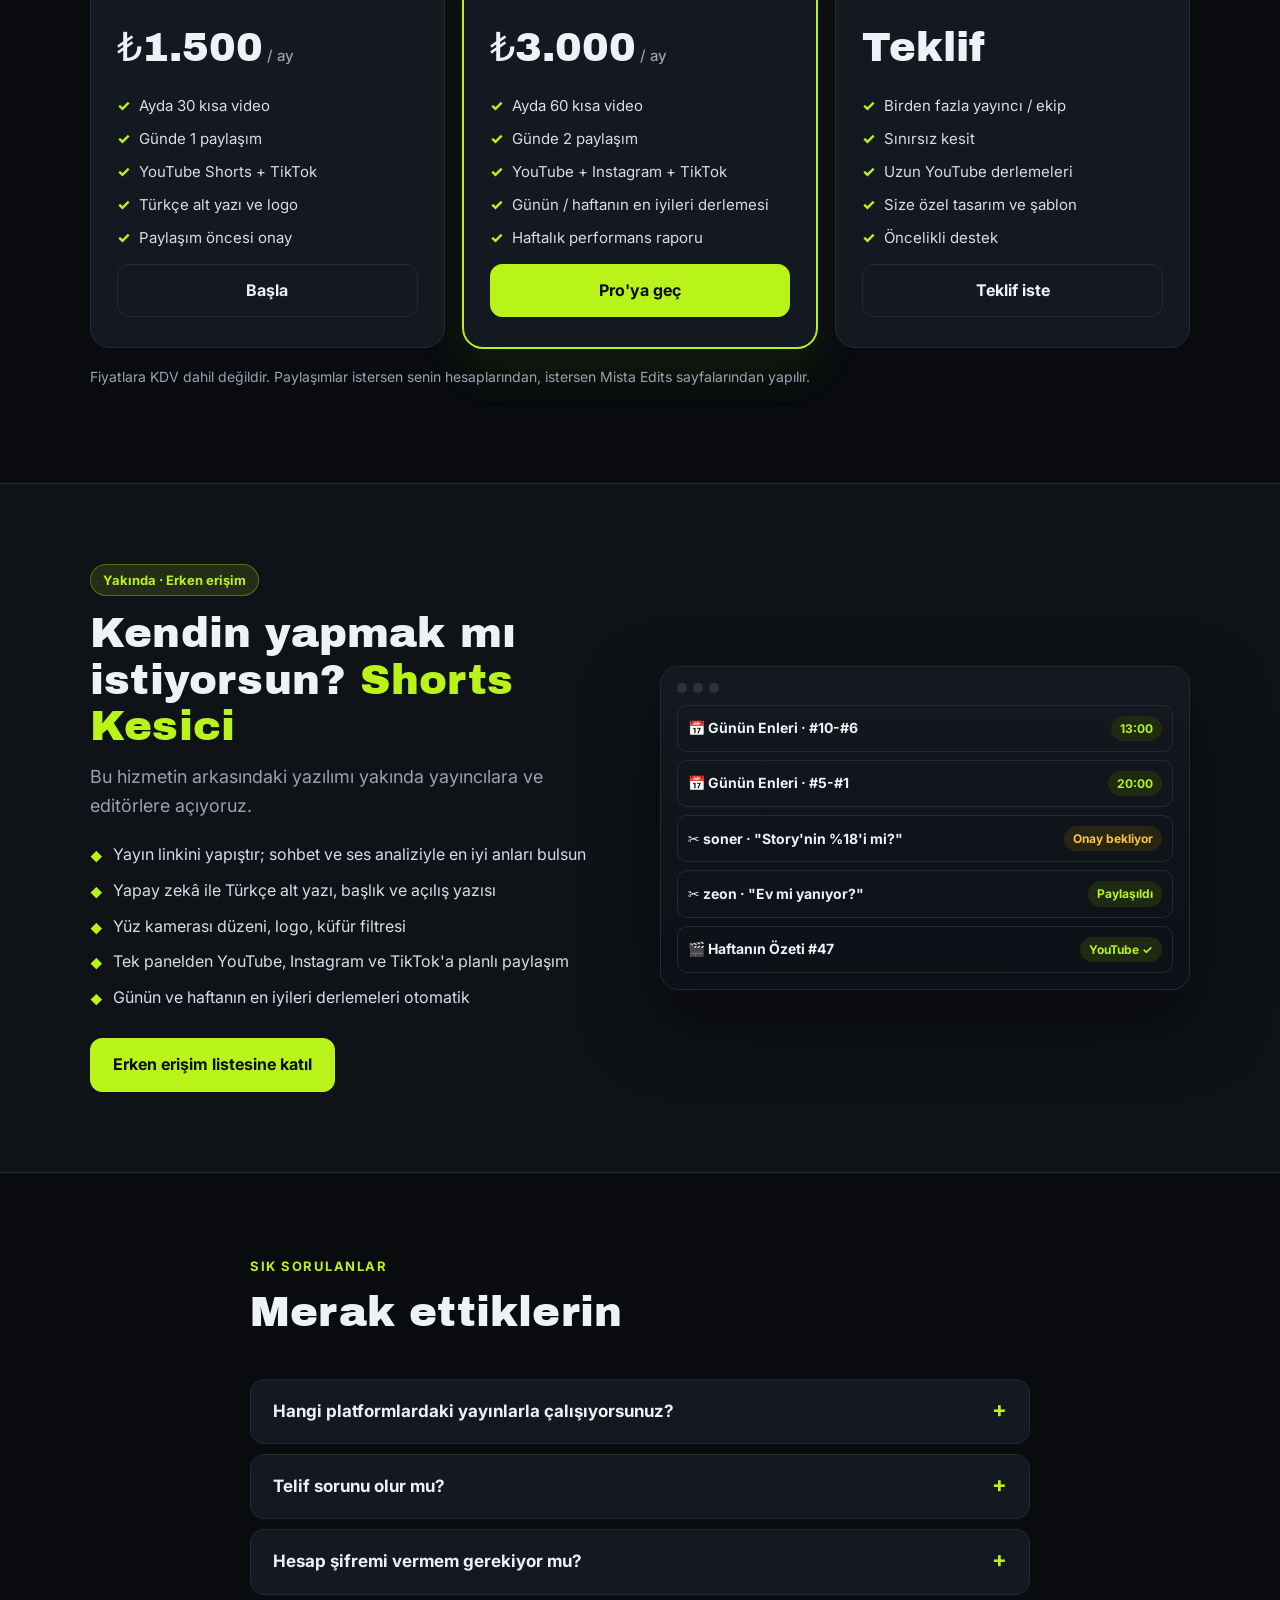
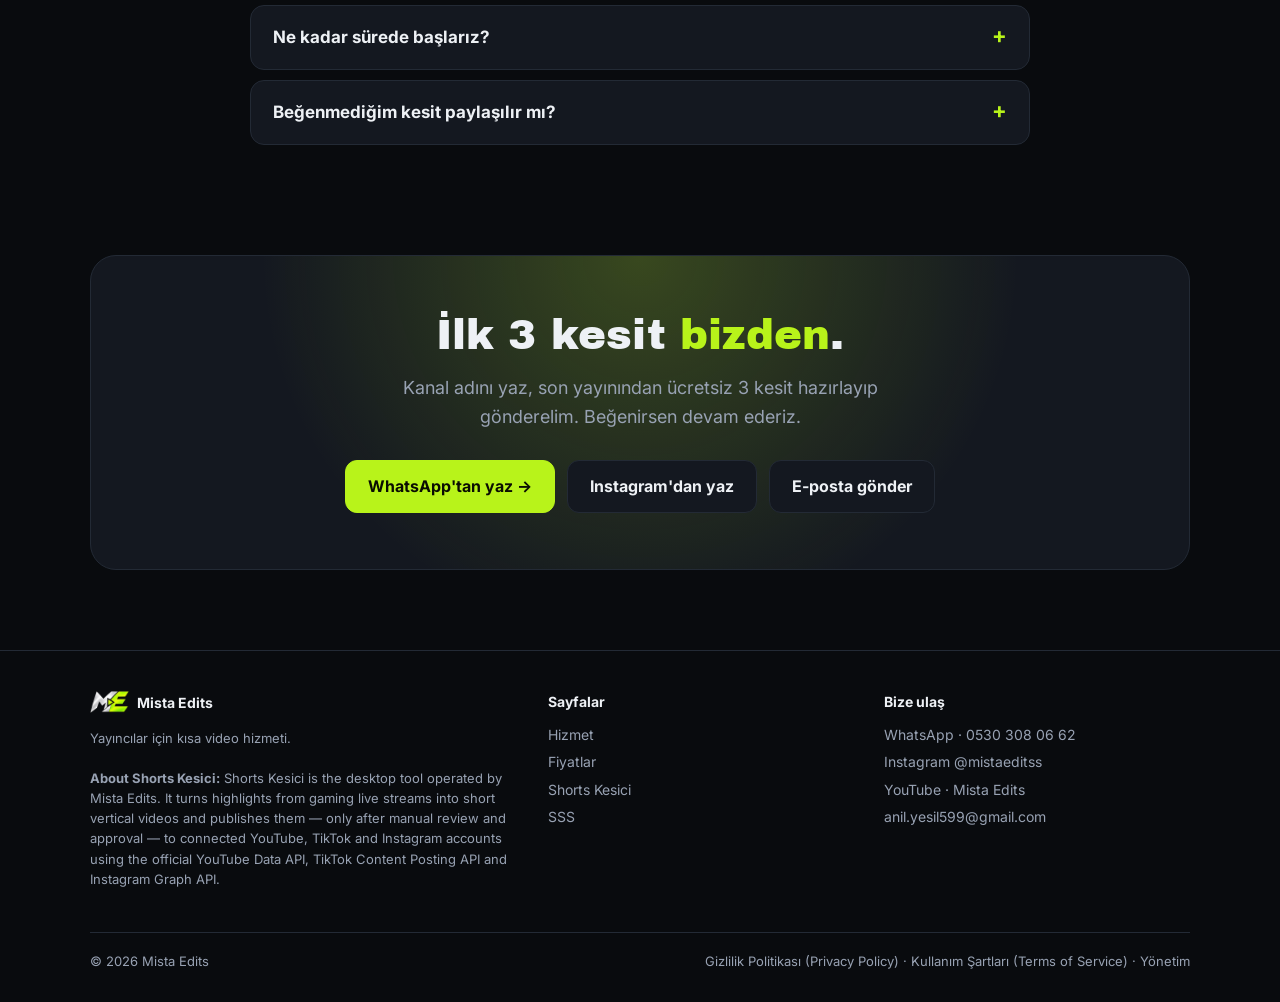
==== commit 2490f777: "Fiyatlar güncellendi, WhatsApp hattı eklendi" ====
--- a/index.html
+++ b/index.html
@@ -124,6 +124,8 @@
 footer a{display:block;text-decoration:none;margin:5px 0}footer a:hover{color:var(--txt)}
 footer .legal{grid-column:1/-1;border-top:1px solid var(--line);padding-top:18px;display:flex;justify-content:space-between;gap:14px;flex-wrap:wrap;font-size:13px}
 footer .legal a{display:inline;margin:0}
+.wa{position:fixed;right:18px;bottom:18px;z-index:30;width:58px;height:58px;border-radius:50%;background:#25d366;display:grid;place-items:center;box-shadow:0 10px 30px rgba(0,0,0,.45);transition:.15s}
+.wa:hover{transform:scale(1.07)}
 .about-app{font-size:13px;line-height:1.55;max-width:560px}
 </style>
 </head>
@@ -132,7 +134,7 @@
 <nav><div class="wrap">
   <a class="brand" href="#"><img src="logo.png" alt="Mista Edits logosu">Mista Edits</a>
   <div class="links"><a href="#hizmet">Hizmet</a><a href="#nasil">Nasıl çalışır</a><a href="#ornekler">Örnekler</a><a href="#fiyat">Fiyatlar</a><a href="#yazilim">Yazılım</a><a href="#sss">SSS</a></div>
-  <a class="btn pri" href="#iletisim">Teklif al</a>
+  <a class="btn pri" href="https://wa.me/905303080662?text=Merhaba%2C%20Mista%20Edits%20kesit%20hizmeti%20hakk%C4%B1nda%20bilgi%20almak%20istiyorum." target="_blank" rel="noopener">Teklif al</a>
 </div></nav>
 
 <header class="hero"><div class="wrap">
@@ -188,10 +190,10 @@
 <section id="fiyat"><div class="wrap">
   <div class="sec-head"><span class="eyebrow">Fiyatlar</span><h2>Yayıncılara kesit paketleri</h2><p>Aylık paket, taahhüt yok. İlk 3 kesit ücretsiz; beğenirsen devam edersin.</p></div>
   <div class="prices">
-    <div class="price"><h3>Başlangıç</h3><div class="amt">₺2.500<small> / ay</small></div>
+    <div class="price"><h3>Başlangıç</h3><div class="amt">₺1.500<small> / ay</small></div>
       <ul><li>Ayda 30 kısa video</li><li>Günde 1 paylaşım</li><li>YouTube Shorts + TikTok</li><li>Türkçe alt yazı ve logo</li><li>Paylaşım öncesi onay</li></ul>
       <a class="btn" href="#iletisim">Başla</a></div>
-    <div class="price hot"><h3>Pro</h3><div class="amt">₺5.000<small> / ay</small></div>
+    <div class="price hot"><h3>Pro</h3><div class="amt">₺3.000<small> / ay</small></div>
       <ul><li>Ayda 60 kısa video</li><li>Günde 2 paylaşım</li><li>YouTube + Instagram + TikTok</li><li>Günün / haftanın en iyileri derlemesi</li><li>Haftalık performans raporu</li></ul>
       <a class="btn pri" href="#iletisim">Pro'ya geç</a></div>
     <div class="price"><h3>Ajans</h3><div class="amt">Teklif</div>
@@ -239,7 +241,8 @@
     <h2>İlk 3 kesit <span class="lime">bizden</span>.</h2>
     <p>Kanal adını yaz, son yayınından ücretsiz 3 kesit hazırlayıp gönderelim. Beğenirsen devam ederiz.</p>
     <div class="ctas">
-      <a class="btn pri" href="https://ig.me/m/mistaeditss" target="_blank" rel="noopener">Instagram'dan yaz →</a>
+      <a class="btn pri" href="https://wa.me/905303080662?text=Merhaba%2C%20Mista%20Edits%20kesit%20hizmeti%20hakk%C4%B1nda%20bilgi%20almak%20istiyorum." target="_blank" rel="noopener">WhatsApp'tan yaz →</a>
+      <a class="btn" href="https://ig.me/m/mistaeditss" target="_blank" rel="noopener">Instagram'dan yaz</a>
       <a class="btn" href="mailto:anil.yesil599@gmail.com?subject=Mista%20Edits%20%E2%80%94%20Kesit%20hizmeti">E-posta gönder</a>
     </div>
   </div>
@@ -252,9 +255,10 @@
     <span lang="en"><strong>About Shorts Kesici:</strong> Shorts Kesici is the desktop tool operated by Mista Edits. It turns highlights from gaming live streams into short vertical videos and publishes them — only after manual review and approval — to connected YouTube, TikTok and Instagram accounts using the official YouTube Data API, TikTok Content Posting API and Instagram Graph API.</span></p>
   </div>
   <div><b>Sayfalar</b><a href="#hizmet">Hizmet</a><a href="#fiyat">Fiyatlar</a><a href="#yazilim">Shorts Kesici</a><a href="#sss">SSS</a></div>
-  <div><b>Bize ulaş</b><a href="https://www.instagram.com/mistaeditss/" target="_blank" rel="noopener">Instagram @mistaeditss</a><a href="https://www.youtube.com/channel/UCo17Wp3sk7KxEy4gw29RjQA" target="_blank" rel="noopener">YouTube · Mista Edits</a><a href="mailto:anil.yesil599@gmail.com">anil.yesil599@gmail.com</a></div>
+  <div><b>Bize ulaş</b><a href="https://wa.me/905303080662" target="_blank" rel="noopener">WhatsApp · 0530 308 06 62</a><a href="https://www.instagram.com/mistaeditss/" target="_blank" rel="noopener">Instagram @mistaeditss</a><a href="https://www.youtube.com/channel/UCo17Wp3sk7KxEy4gw29RjQA" target="_blank" rel="noopener">YouTube · Mista Edits</a><a href="mailto:anil.yesil599@gmail.com">anil.yesil599@gmail.com</a></div>
   <div class="legal"><span>© <span id="yr">2026</span> Mista Edits</span><span><a href="privacy-policy.html">Gizlilik Politikası (Privacy Policy)</a> · <a href="terms-of-service.html">Kullanım Şartları (Terms of Service)</a> · <a href="http://127.0.0.1:5055/" title="Yönetim paneli">Yönetim</a></span></div>
 </div></footer>
+<a class="wa" href="https://wa.me/905303080662?text=Merhaba%2C%20Mista%20Edits%20kesit%20hizmeti%20hakk%C4%B1nda%20bilgi%20almak%20istiyorum." target="_blank" rel="noopener" aria-label="WhatsApp'tan yaz"><svg viewBox="0 0 32 32" width="30" height="30" fill="#fff" aria-hidden="true"><path d="M16 3C9 3 3.3 8.6 3.3 15.6c0 2.4.7 4.7 1.9 6.7L3 29l6.9-2.2c1.9 1 4 1.6 6.1 1.6 7 0 12.7-5.6 12.7-12.6S23 3 16 3zm0 23.1c-2 0-3.9-.6-5.5-1.6l-.4-.2-4.1 1.3 1.3-4-.3-.4c-1.1-1.7-1.7-3.6-1.7-5.6C5.3 9.8 10.1 5 16 5s10.7 4.7 10.7 10.6S21.9 26.1 16 26.1zm5.9-7.9c-.3-.2-1.9-.9-2.2-1-.3-.1-.5-.2-.7.2-.2.3-.8 1-1 1.2-.2.2-.4.2-.7.1-.3-.2-1.4-.5-2.6-1.6-1-.9-1.6-1.9-1.8-2.3-.2-.3 0-.5.1-.7l.5-.6c.2-.2.2-.3.3-.5.1-.2 0-.4 0-.6l-1-2.4c-.3-.6-.5-.5-.7-.5h-.6c-.2 0-.6.1-.9.4-.3.3-1.2 1.1-1.2 2.8s1.2 3.2 1.4 3.5c.2.2 2.4 3.6 5.8 5 .8.3 1.4.5 1.9.7.8.3 1.5.2 2.1.1.6-.1 1.9-.8 2.2-1.5.3-.7.3-1.4.2-1.5-.1-.2-.3-.3-.6-.4z"/></svg></a>
 <script>document.getElementById("yr").textContent=new Date().getFullYear()</script>
 </body>
 </html>
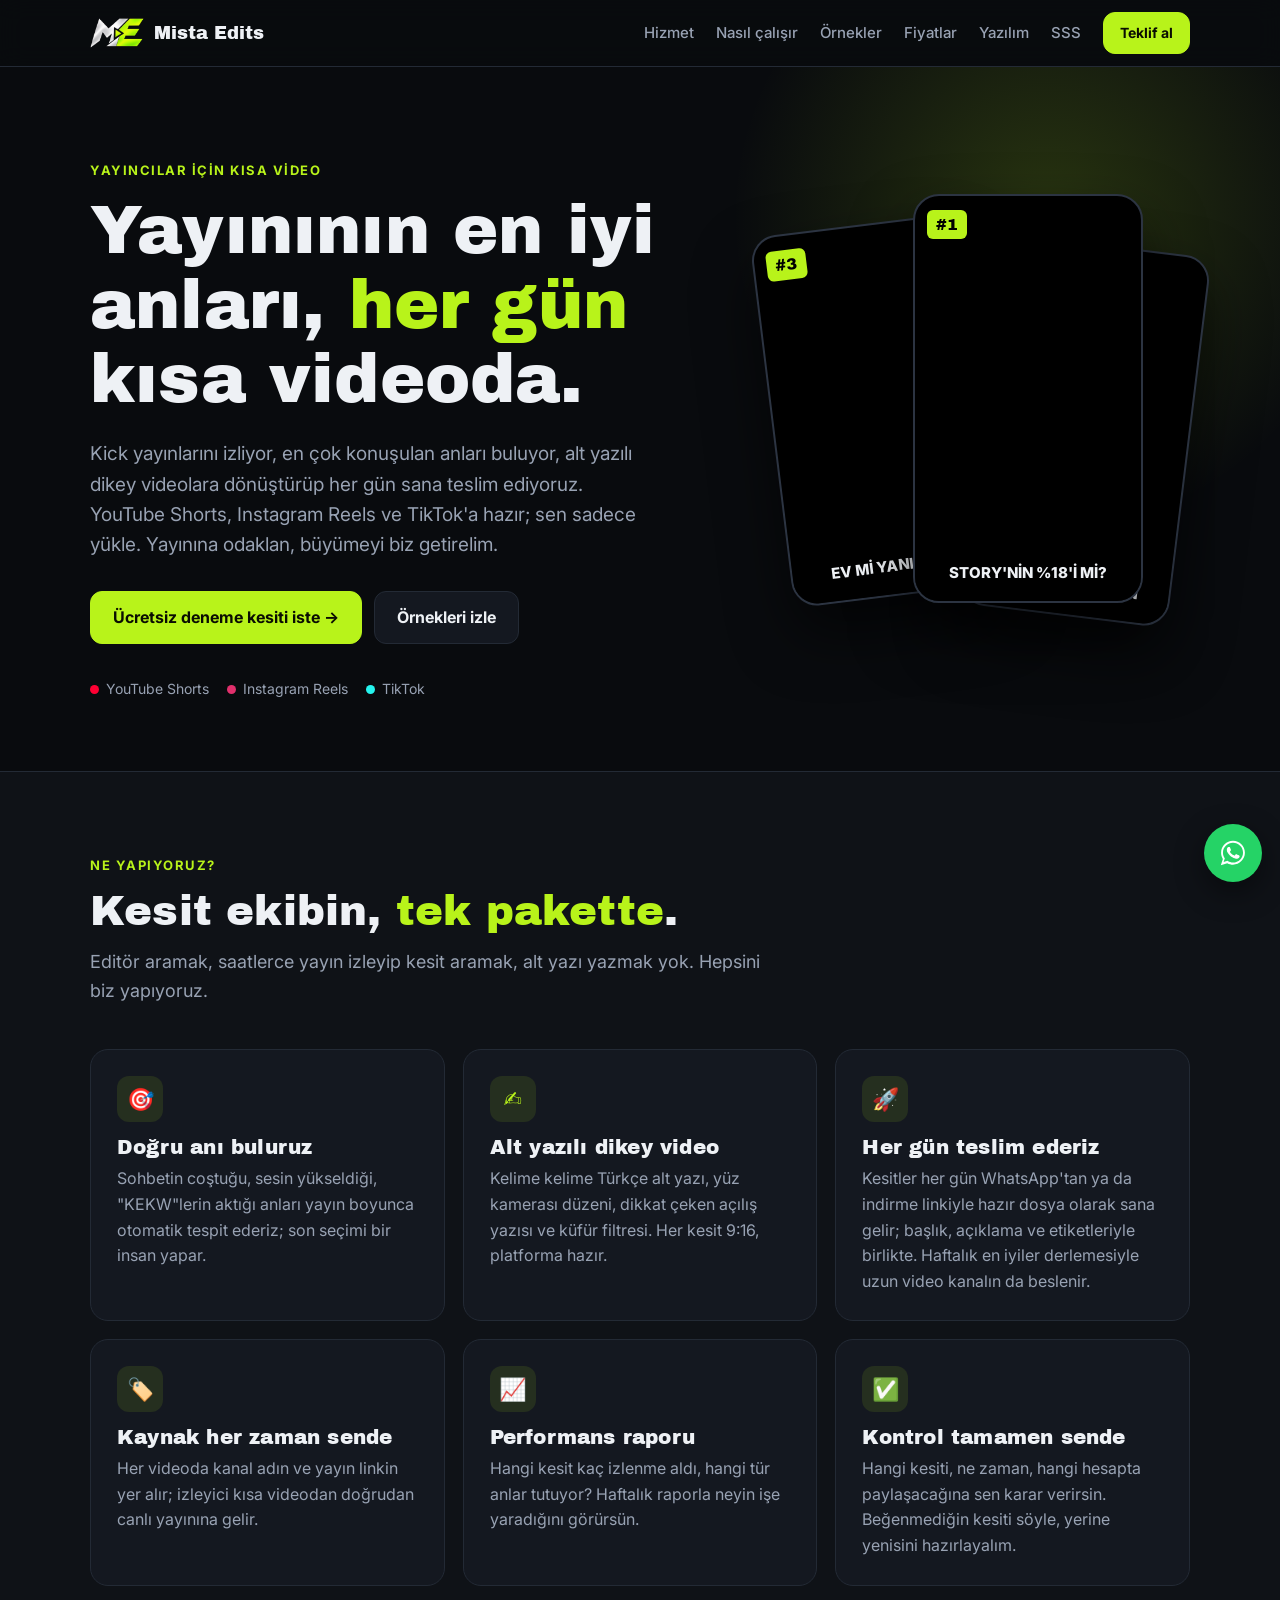
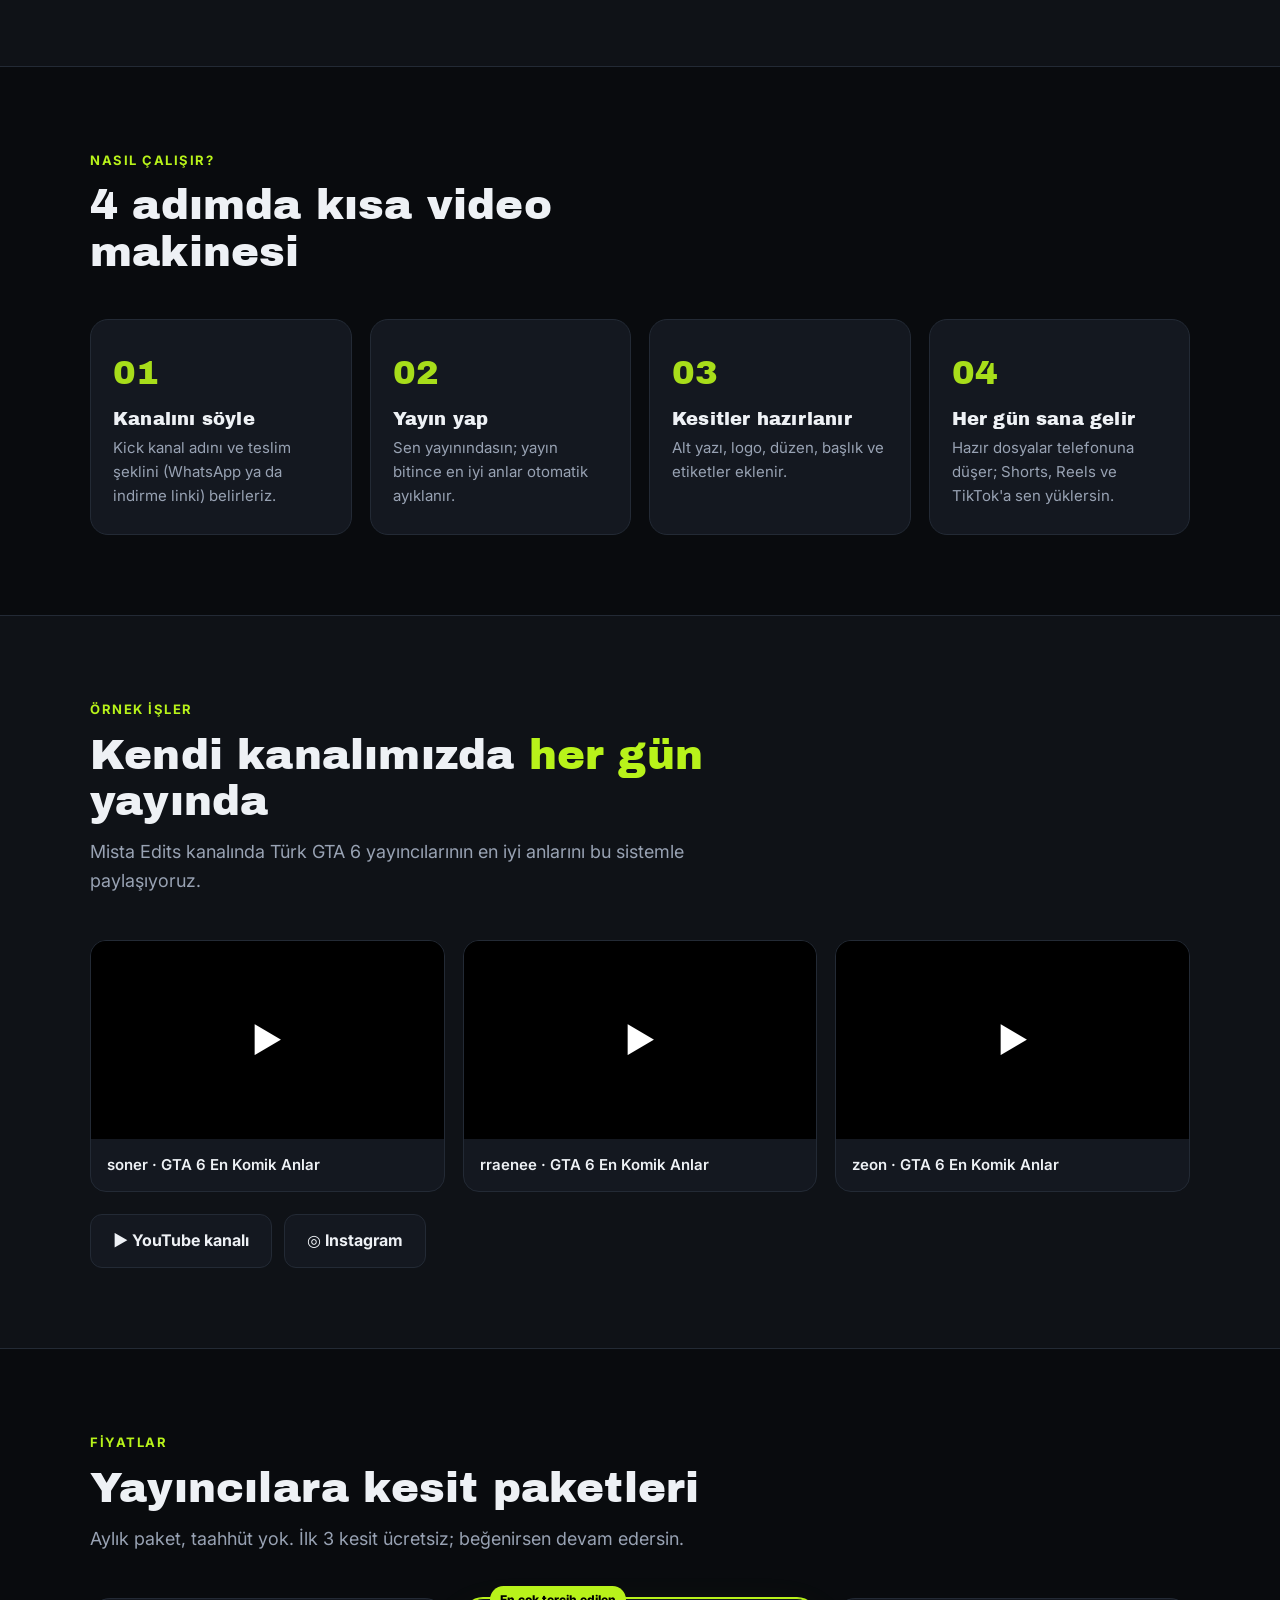
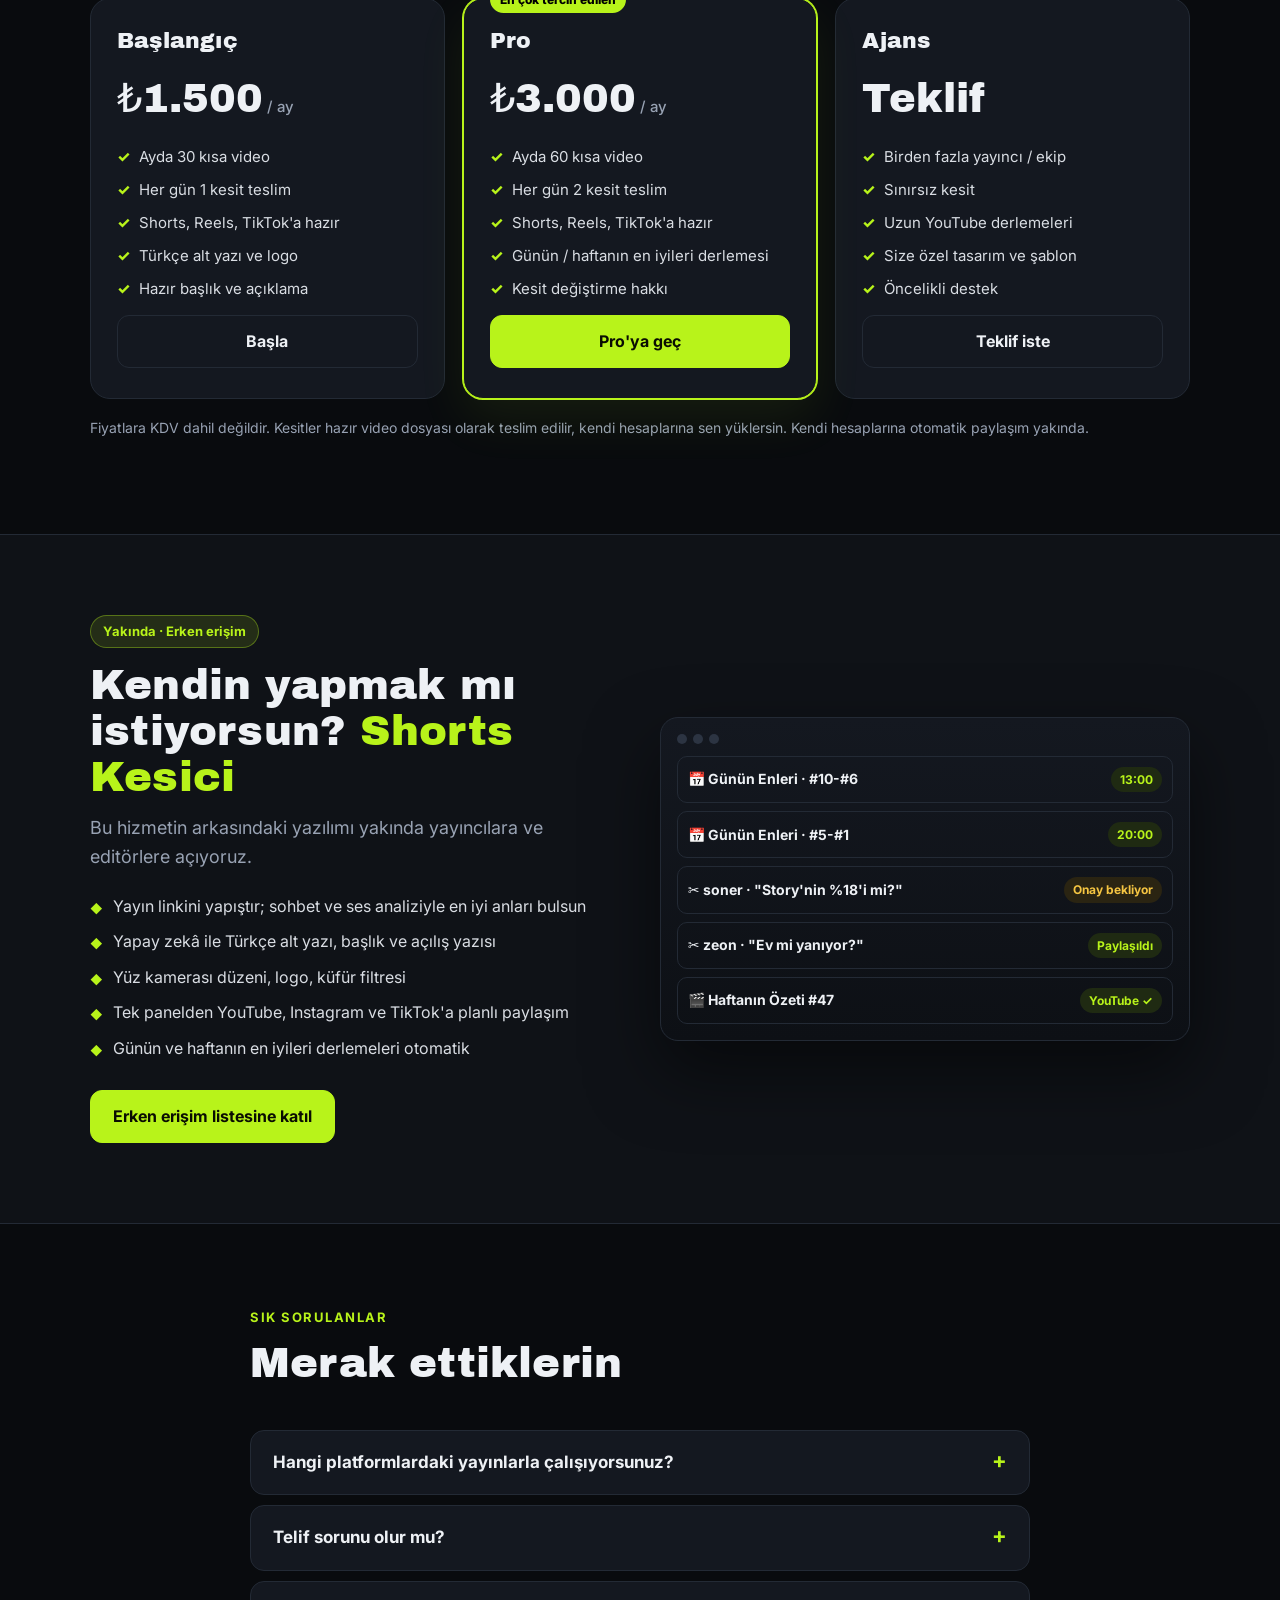
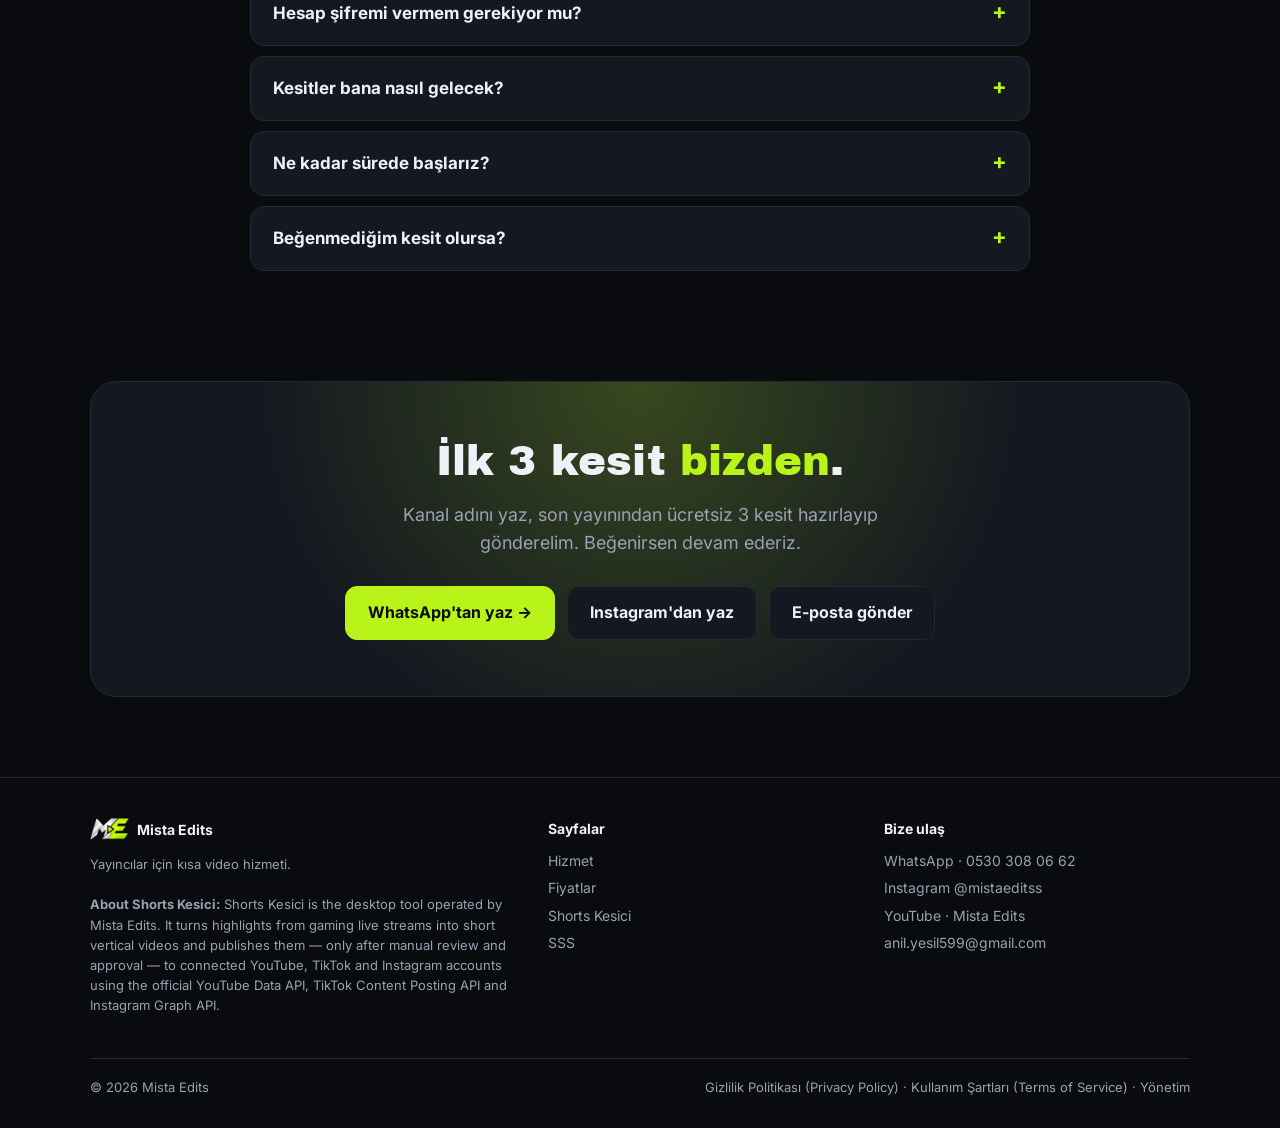
==== commit 0ef11f7d: "Teslim modeli: kesitler dosya olarak teslim" ====
--- a/index.html
+++ b/index.html
@@ -141,7 +141,7 @@
   <div>
     <span class="eyebrow">Yayıncılar için kısa video</span>
     <h1>Yayınının en iyi anları, <span class="lime">her gün</span> kısa videoda.</h1>
-    <p class="lead">Kick yayınlarını izliyor, en çok konuşulan anları buluyor, alt yazılı dikey videolara dönüştürüp YouTube Shorts, Instagram Reels ve TikTok'ta paylaşıyoruz. Sen yayınına odaklan, büyümeyi biz getirelim.</p>
+    <p class="lead">Kick yayınlarını izliyor, en çok konuşulan anları buluyor, alt yazılı dikey videolara dönüştürüp her gün sana teslim ediyoruz. YouTube Shorts, Instagram Reels ve TikTok'a hazır; sen sadece yükle. Yayınına odaklan, büyümeyi biz getirelim.</p>
     <div class="ctas"><a class="btn pri" href="#iletisim">Ücretsiz deneme kesiti iste →</a><a class="btn" href="#ornekler">Örnekleri izle</a></div>
     <div class="plats"><span><i class="dot" style="background:#ff0033"></i>YouTube Shorts</span><span><i class="dot" style="background:#e1306c"></i>Instagram Reels</span><span><i class="dot" style="background:#25f4ee"></i>TikTok</span></div>
   </div>
@@ -153,24 +153,24 @@
 </div></header>
 
 <section id="hizmet" class="alt"><div class="wrap">
-  <div class="sec-head"><span class="eyebrow">Ne yapıyoruz?</span><h2>Kesit ekibin, <span class="lime">tek pakette</span>.</h2><p>Editör aramak, saatlerce yayın izlemek, her platforma ayrı ayrı yüklemek yok. Hepsini biz yapıyoruz.</p></div>
+  <div class="sec-head"><span class="eyebrow">Ne yapıyoruz?</span><h2>Kesit ekibin, <span class="lime">tek pakette</span>.</h2><p>Editör aramak, saatlerce yayın izleyip kesit aramak, alt yazı yazmak yok. Hepsini biz yapıyoruz.</p></div>
   <div class="grid3">
     <div class="card"><div class="ico">🎯</div><h3>Doğru anı buluruz</h3><p>Sohbetin coştuğu, sesin yükseldiği, "KEKW"lerin aktığı anları yayın boyunca otomatik tespit ederiz; son seçimi bir insan yapar.</p></div>
     <div class="card"><div class="ico">✍️</div><h3>Alt yazılı dikey video</h3><p>Kelime kelime Türkçe alt yazı, yüz kamerası düzeni, dikkat çeken açılış yazısı ve küfür filtresi. Her kesit 9:16, platforma hazır.</p></div>
-    <div class="card"><div class="ico">🚀</div><h3>Her gün paylaşırız</h3><p>En iyi saatlerde YouTube Shorts, Reels ve TikTok'a planlı paylaşım. Haftalık en iyiler derlemesiyle uzun video kanalın da beslenir.</p></div>
+    <div class="card"><div class="ico">🚀</div><h3>Her gün teslim ederiz</h3><p>Kesitler her gün WhatsApp'tan ya da indirme linkiyle hazır dosya olarak sana gelir; başlık, açıklama ve etiketleriyle birlikte. Haftalık en iyiler derlemesiyle uzun video kanalın da beslenir.</p></div>
     <div class="card"><div class="ico">🏷️</div><h3>Kaynak her zaman sende</h3><p>Her videoda kanal adın ve yayın linkin yer alır; izleyici kısa videodan doğrudan canlı yayınına gelir.</p></div>
     <div class="card"><div class="ico">📈</div><h3>Performans raporu</h3><p>Hangi kesit kaç izlenme aldı, hangi tür anlar tutuyor? Haftalık raporla neyin işe yaradığını görürsün.</p></div>
-    <div class="card"><div class="ico">✅</div><h3>Onayın olmadan yayın yok</h3><p>İstersen her kesit önce sana gelir; beğenmediğini tek tıkla reddedersin. Kontrol tamamen sende.</p></div>
+    <div class="card"><div class="ico">✅</div><h3>Kontrol tamamen sende</h3><p>Hangi kesiti, ne zaman, hangi hesapta paylaşacağına sen karar verirsin. Beğenmediğin kesiti söyle, yerine yenisini hazırlayalım.</p></div>
   </div>
 </div></section>
 
 <section id="nasil"><div class="wrap">
   <div class="sec-head"><span class="eyebrow">Nasıl çalışır?</span><h2>4 adımda kısa video makinesi</h2></div>
   <div class="steps">
-    <div class="step"><h3>Kanalını bağla</h3><p>Kick kanal adını ve paylaşım yapılacak hesapları belirleriz.</p></div>
+    <div class="step"><h3>Kanalını söyle</h3><p>Kick kanal adını ve teslim şeklini (WhatsApp ya da indirme linki) belirleriz.</p></div>
     <div class="step"><h3>Yayın yap</h3><p>Sen yayınındasın; yayın bitince en iyi anlar otomatik ayıklanır.</p></div>
-    <div class="step"><h3>Kesitler hazırlanır</h3><p>Alt yazı, logo, düzen ve başlıklar eklenir; istersen onayına gelir.</p></div>
-    <div class="step"><h3>Her gün paylaşılır</h3><p>Günde 2 paylaşım, 3 platform. Sen sadece büyüyen sayıları izle.</p></div>
+    <div class="step"><h3>Kesitler hazırlanır</h3><p>Alt yazı, logo, düzen, başlık ve etiketler eklenir.</p></div>
+    <div class="step"><h3>Her gün sana gelir</h3><p>Hazır dosyalar telefonuna düşer; Shorts, Reels ve TikTok'a sen yüklersin.</p></div>
   </div>
 </div></section>
 
@@ -191,16 +191,16 @@
   <div class="sec-head"><span class="eyebrow">Fiyatlar</span><h2>Yayıncılara kesit paketleri</h2><p>Aylık paket, taahhüt yok. İlk 3 kesit ücretsiz; beğenirsen devam edersin.</p></div>
   <div class="prices">
     <div class="price"><h3>Başlangıç</h3><div class="amt">₺1.500<small> / ay</small></div>
-      <ul><li>Ayda 30 kısa video</li><li>Günde 1 paylaşım</li><li>YouTube Shorts + TikTok</li><li>Türkçe alt yazı ve logo</li><li>Paylaşım öncesi onay</li></ul>
+      <ul><li>Ayda 30 kısa video</li><li>Her gün 1 kesit teslim</li><li>Shorts, Reels, TikTok'a hazır</li><li>Türkçe alt yazı ve logo</li><li>Hazır başlık ve açıklama</li></ul>
       <a class="btn" href="#iletisim">Başla</a></div>
     <div class="price hot"><h3>Pro</h3><div class="amt">₺3.000<small> / ay</small></div>
-      <ul><li>Ayda 60 kısa video</li><li>Günde 2 paylaşım</li><li>YouTube + Instagram + TikTok</li><li>Günün / haftanın en iyileri derlemesi</li><li>Haftalık performans raporu</li></ul>
+      <ul><li>Ayda 60 kısa video</li><li>Her gün 2 kesit teslim</li><li>Shorts, Reels, TikTok'a hazır</li><li>Günün / haftanın en iyileri derlemesi</li><li>Kesit değiştirme hakkı</li></ul>
       <a class="btn pri" href="#iletisim">Pro'ya geç</a></div>
     <div class="price"><h3>Ajans</h3><div class="amt">Teklif</div>
       <ul><li>Birden fazla yayıncı / ekip</li><li>Sınırsız kesit</li><li>Uzun YouTube derlemeleri</li><li>Size özel tasarım ve şablon</li><li>Öncelikli destek</li></ul>
       <a class="btn" href="#iletisim">Teklif iste</a></div>
   </div>
-  <p class="note">Fiyatlara KDV dahil değildir. Paylaşımlar istersen senin hesaplarından, istersen Mista Edits sayfalarından yapılır.</p>
+  <p class="note">Fiyatlara KDV dahil değildir. Kesitler hazır video dosyası olarak teslim edilir, kendi hesaplarına sen yüklersin. Kendi hesaplarına otomatik paylaşım yakında.</p>
 </div></section>
 
 <section id="yazilim" class="alt"><div class="wrap soft">
@@ -231,9 +231,10 @@
   <div class="sec-head"><span class="eyebrow">Sık sorulanlar</span><h2>Merak ettiklerin</h2></div>
   <details class="q"><summary>Hangi platformlardaki yayınlarla çalışıyorsunuz?</summary><p>Şu an Kick: canlı yayınlar ve bitmiş yayın kayıtları (VOD). Twitch ve YouTube desteği yolda; bu platformlarda yayın yapıyorsan bize yaz, öncelik verelim.</p></details>
   <details class="q"><summary>Telif sorunu olur mu?</summary><p>Videolar senin içeriğin olduğu için kendi hesaplarında sorun olmaz. Oyun içi müzik veya yayında çalan şarkılar varsa o kısımları kesitten çıkarırız.</p></details>
-  <details class="q"><summary>Hesap şifremi vermem gerekiyor mu?</summary><p>Hayır. YouTube, Instagram ve TikTok'un resmi bağlantı ekranlarıyla izin verirsin; şifren hiçbir zaman bizimle paylaşılmaz ve izni istediğin an geri alabilirsin.</p></details>
+  <details class="q"><summary>Hesap şifremi vermem gerekiyor mu?</summary><p>Hayır. Kesitler sana hazır dosya olarak gelir, kendin yüklersin; hesaplarına hiç erişmeyiz.</p></details>
+  <details class="q"><summary>Kesitler bana nasıl gelecek?</summary><p>Her gün WhatsApp'tan ya da indirme linkiyle; videonun yanında hazır başlık, açıklama ve etiketler de olur. Kopyala, yapıştır, yükle.</p></details>
   <details class="q"><summary>Ne kadar sürede başlarız?</summary><p>Kanal bilgilerini aldıktan sonra genellikle 24 saat içinde ilk kesitler hazır olur.</p></details>
-  <details class="q"><summary>Beğenmediğim kesit paylaşılır mı?</summary><p>İstersen her kesit önce sana gelir; onaylamadığın hiçbir şey paylaşılmaz.</p></details>
+  <details class="q"><summary>Beğenmediğim kesit olursa?</summary><p>Kesitleri sen yüklediğin için beğenmediğin hiçbir şey kanalına çıkmaz. Söylemen yeterli, yerine yenisini hazırlarız.</p></details>
 </div></section>
 
 <section id="iletisim" style="padding-top:20px"><div class="wrap">
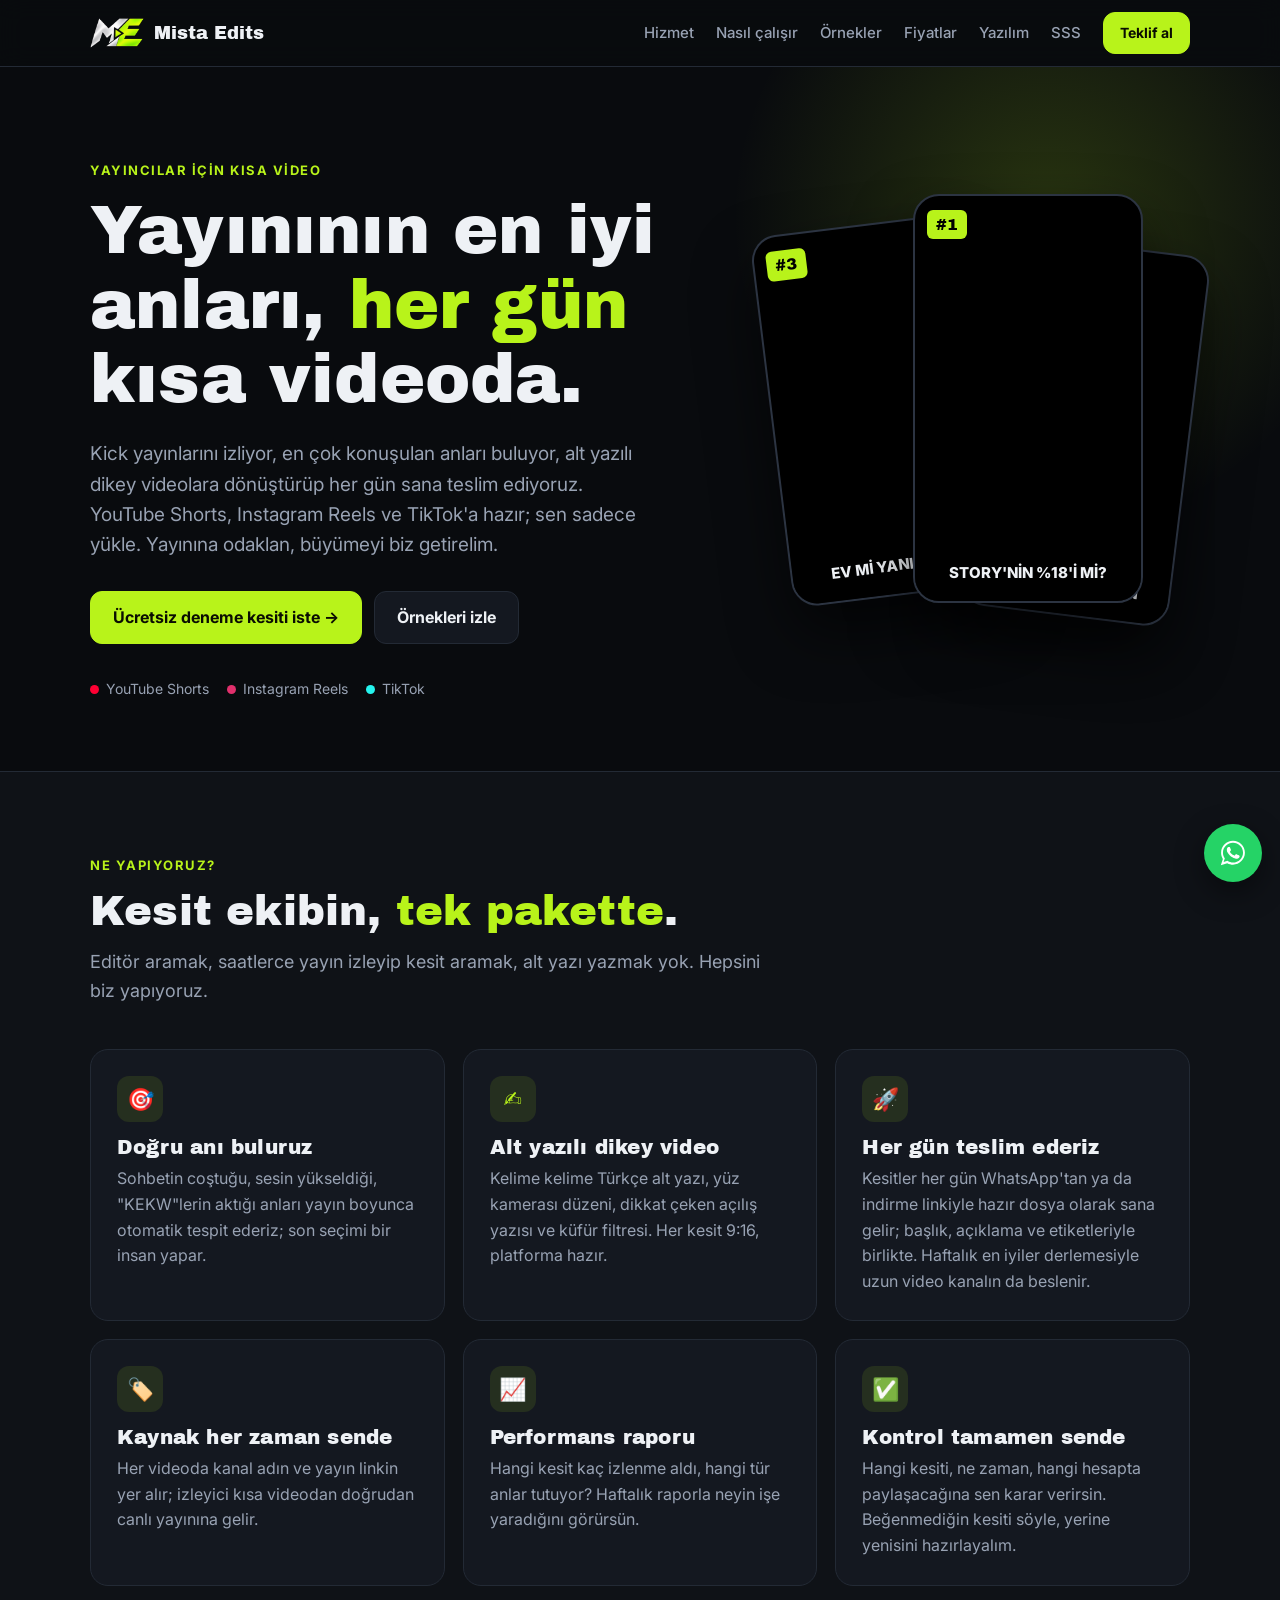
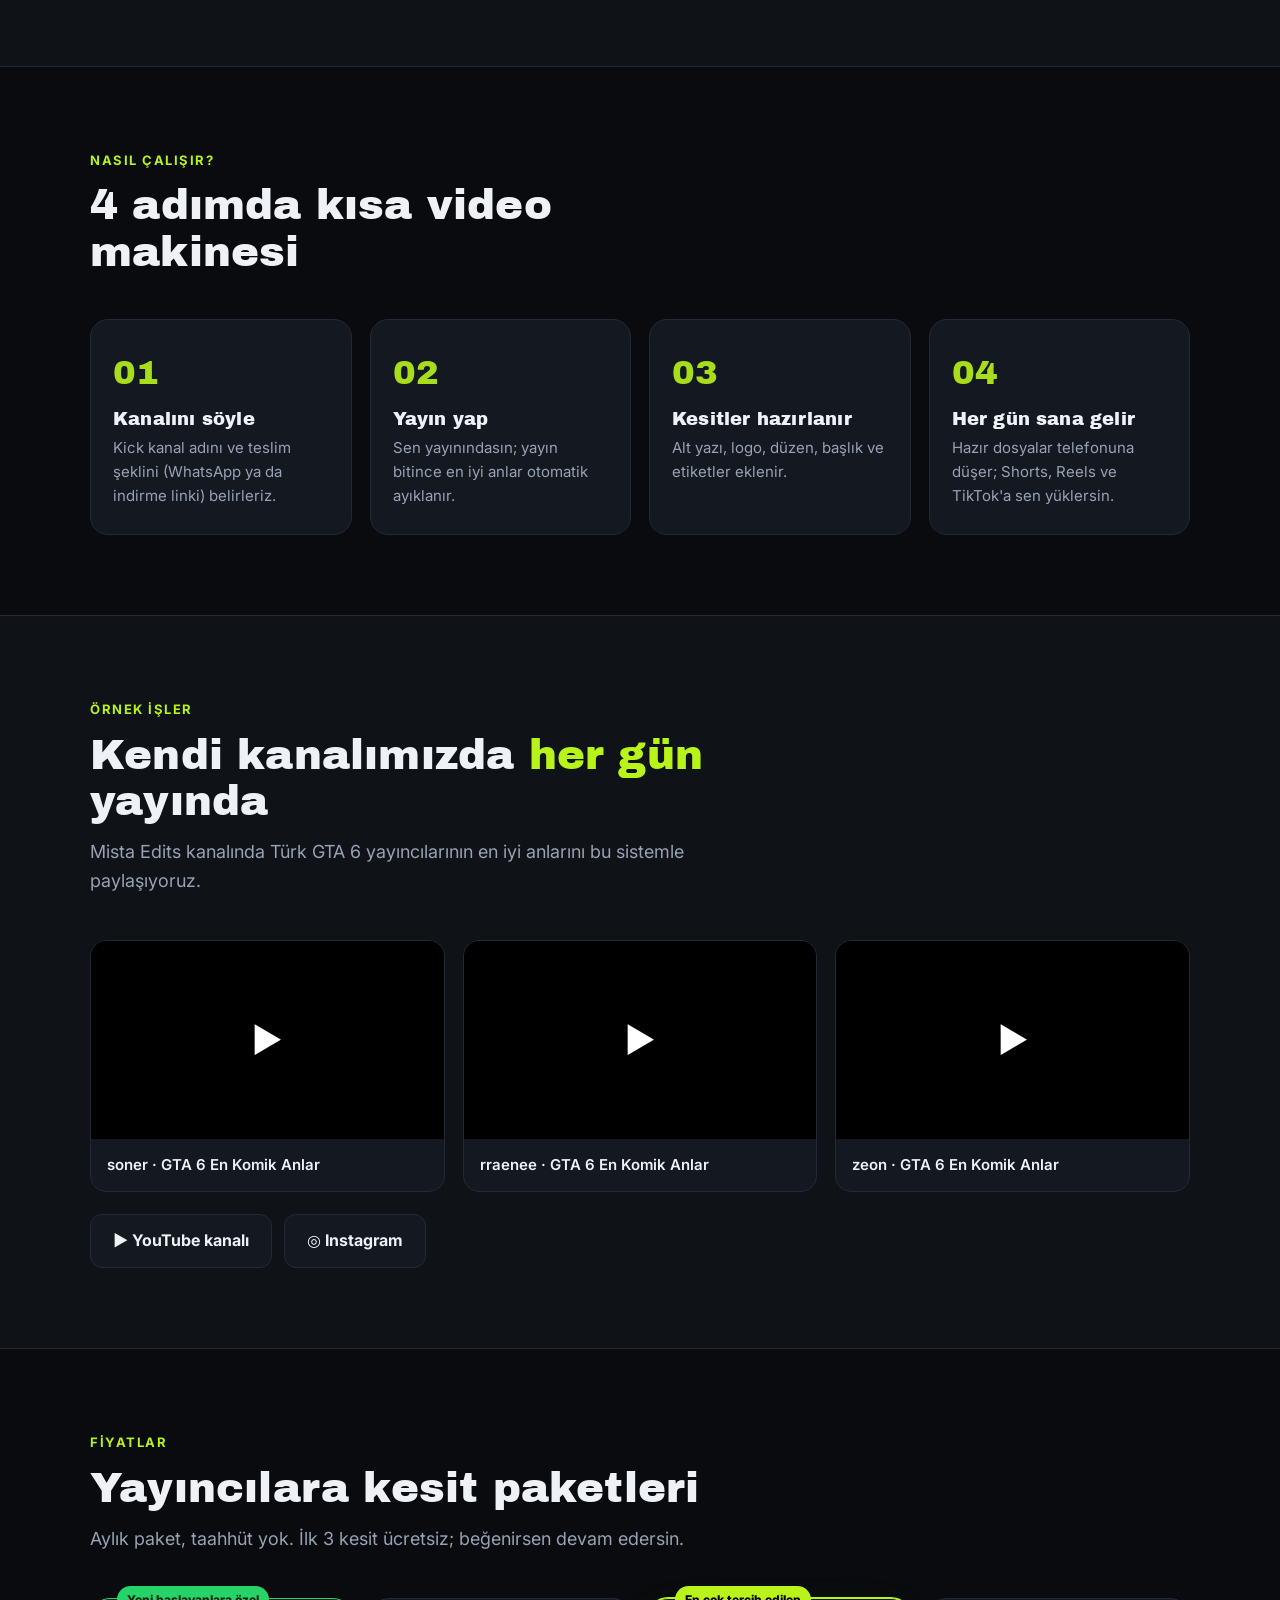
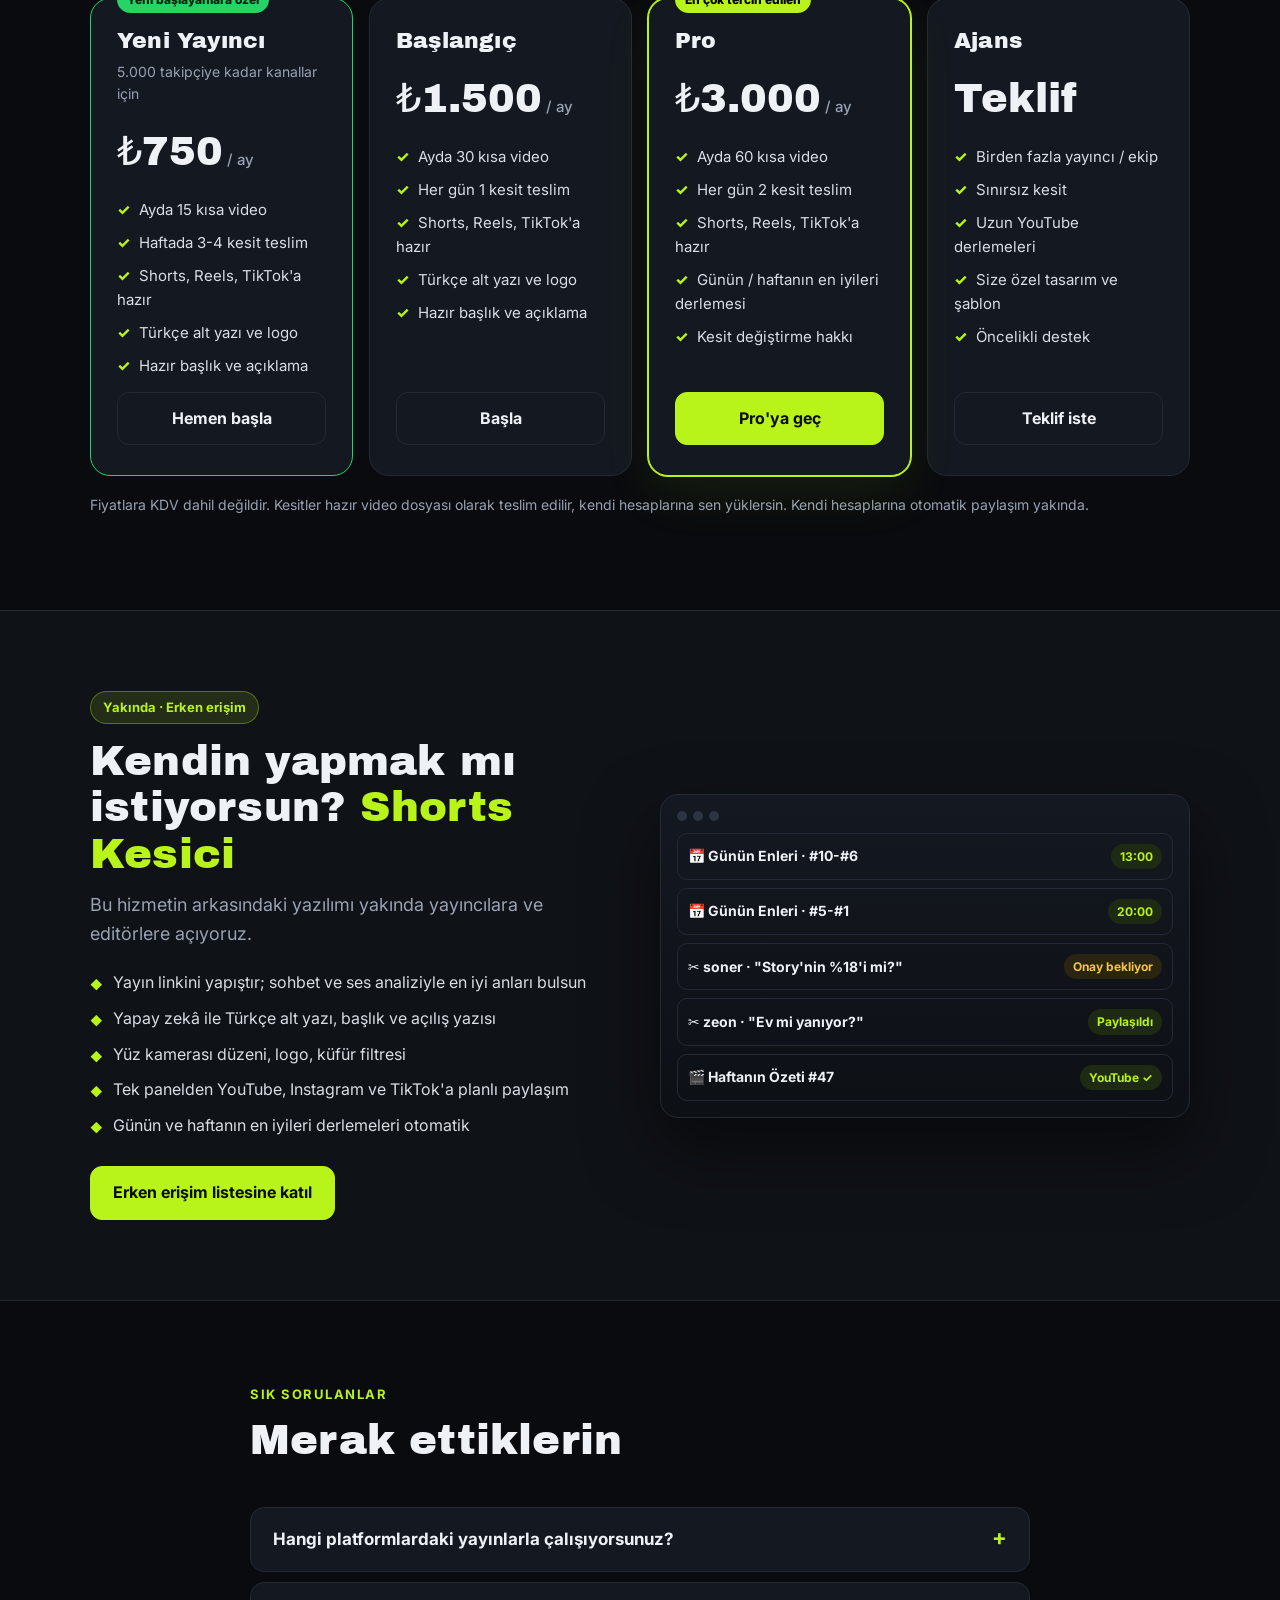
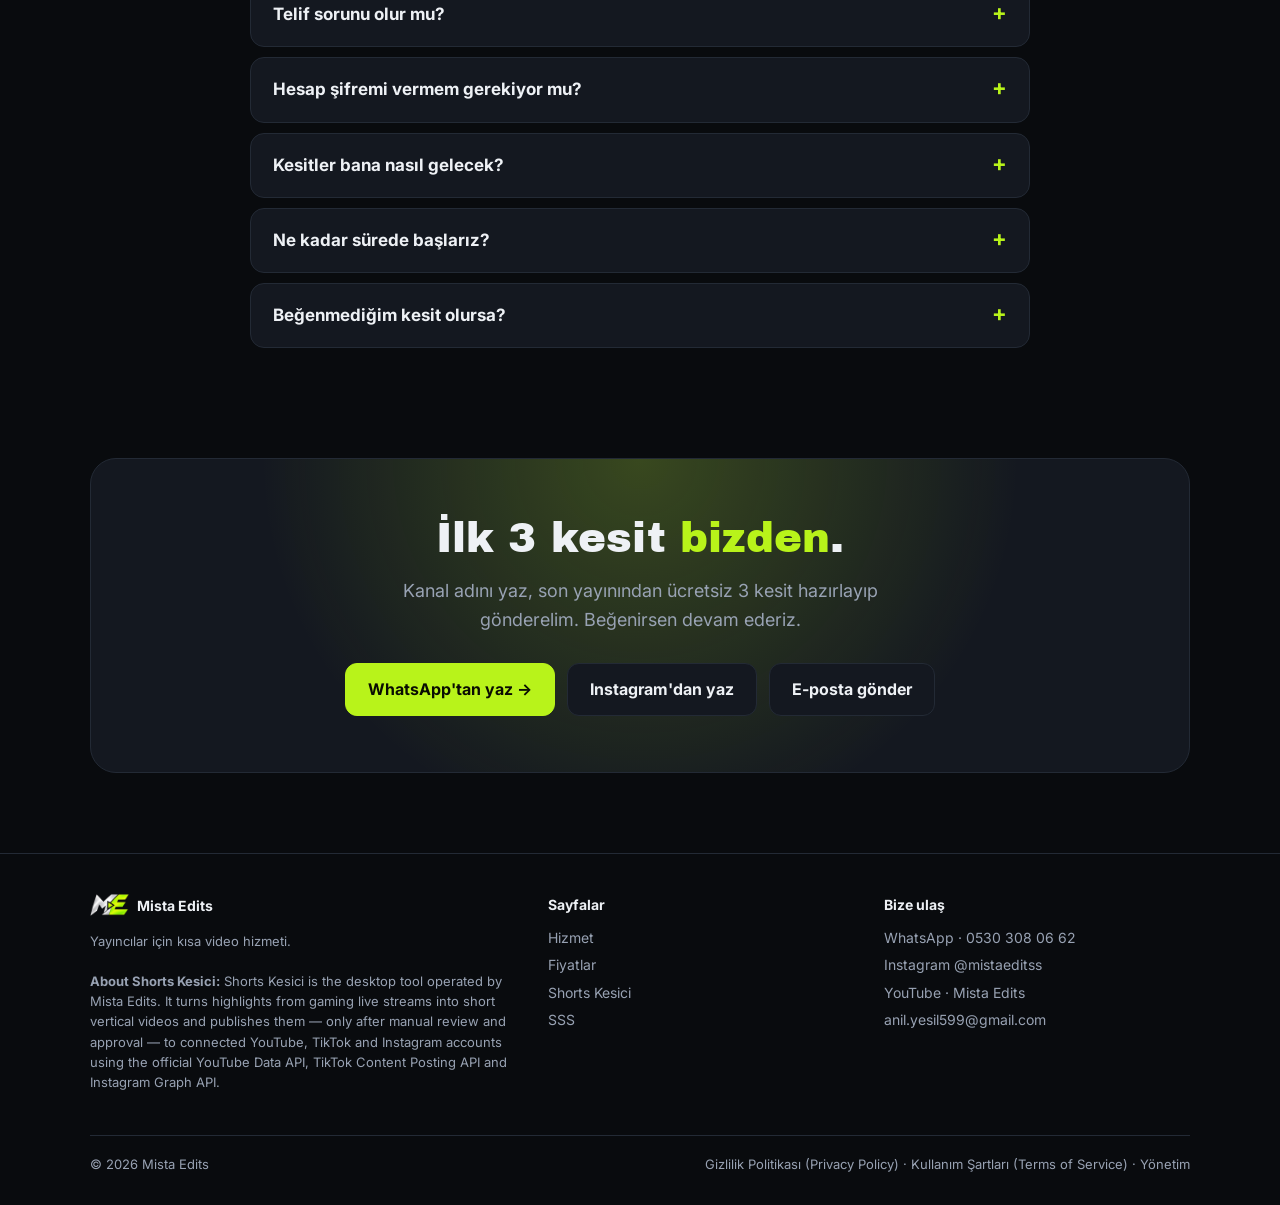
==== commit 46da4f33: "Yeni Yayıncı paketi eklendi" ====
--- a/index.html
+++ b/index.html
@@ -83,8 +83,12 @@
 .show:hover .th:after{background:rgba(0,0,0,.05);color:var(--lime)}
 .show .t{padding:14px 16px;font-weight:600;font-size:15px}
 /* pricing */
-.prices{display:grid;grid-template-columns:repeat(3,1fr);gap:18px;align-items:stretch}
-@media(max-width:860px){.prices{grid-template-columns:1fr}}
+.prices{display:grid;grid-template-columns:repeat(4,1fr);gap:16px;align-items:stretch}
+@media(max-width:1100px){.prices{grid-template-columns:repeat(2,1fr)}}
+@media(max-width:600px){.prices{grid-template-columns:1fr}}
+.price.new:before{content:"Yeni başlayanlara özel";position:absolute;top:-13px;left:26px;background:#25d366;color:#04210f;font-size:12px;font-weight:800;padding:4px 10px;border-radius:99px}
+.price.new{position:relative;border-color:#25d366}
+.price .who{color:var(--mut);font-size:14px;margin-top:-6px}
 .price{display:flex;flex-direction:column;gap:14px;background:var(--card);border:1px solid var(--line);border-radius:20px;padding:30px 26px}
 .price.hot{border-color:var(--lime);box-shadow:0 0 0 1px var(--lime),0 20px 50px rgba(184,243,26,.08);position:relative}
 .price.hot:before{content:"En çok tercih edilen";position:absolute;top:-13px;left:26px;background:var(--lime);color:#000;font-size:12px;font-weight:800;padding:4px 10px;border-radius:99px}
@@ -190,6 +194,9 @@
 <section id="fiyat"><div class="wrap">
   <div class="sec-head"><span class="eyebrow">Fiyatlar</span><h2>Yayıncılara kesit paketleri</h2><p>Aylık paket, taahhüt yok. İlk 3 kesit ücretsiz; beğenirsen devam edersin.</p></div>
   <div class="prices">
+    <div class="price new"><h3>Yeni Yayıncı</h3><div class="who">5.000 takipçiye kadar kanallar için</div><div class="amt">₺750<small> / ay</small></div>
+      <ul><li>Ayda 15 kısa video</li><li>Haftada 3-4 kesit teslim</li><li>Shorts, Reels, TikTok'a hazır</li><li>Türkçe alt yazı ve logo</li><li>Hazır başlık ve açıklama</li></ul>
+      <a class="btn" href="https://wa.me/905303080662?text=Merhaba%2C%20Yeni%20Yay%C4%B1nc%C4%B1%20paketi%20hakk%C4%B1nda%20bilgi%20almak%20istiyorum." target="_blank" rel="noopener">Hemen başla</a></div>
     <div class="price"><h3>Başlangıç</h3><div class="amt">₺1.500<small> / ay</small></div>
       <ul><li>Ayda 30 kısa video</li><li>Her gün 1 kesit teslim</li><li>Shorts, Reels, TikTok'a hazır</li><li>Türkçe alt yazı ve logo</li><li>Hazır başlık ve açıklama</li></ul>
       <a class="btn" href="#iletisim">Başla</a></div>
